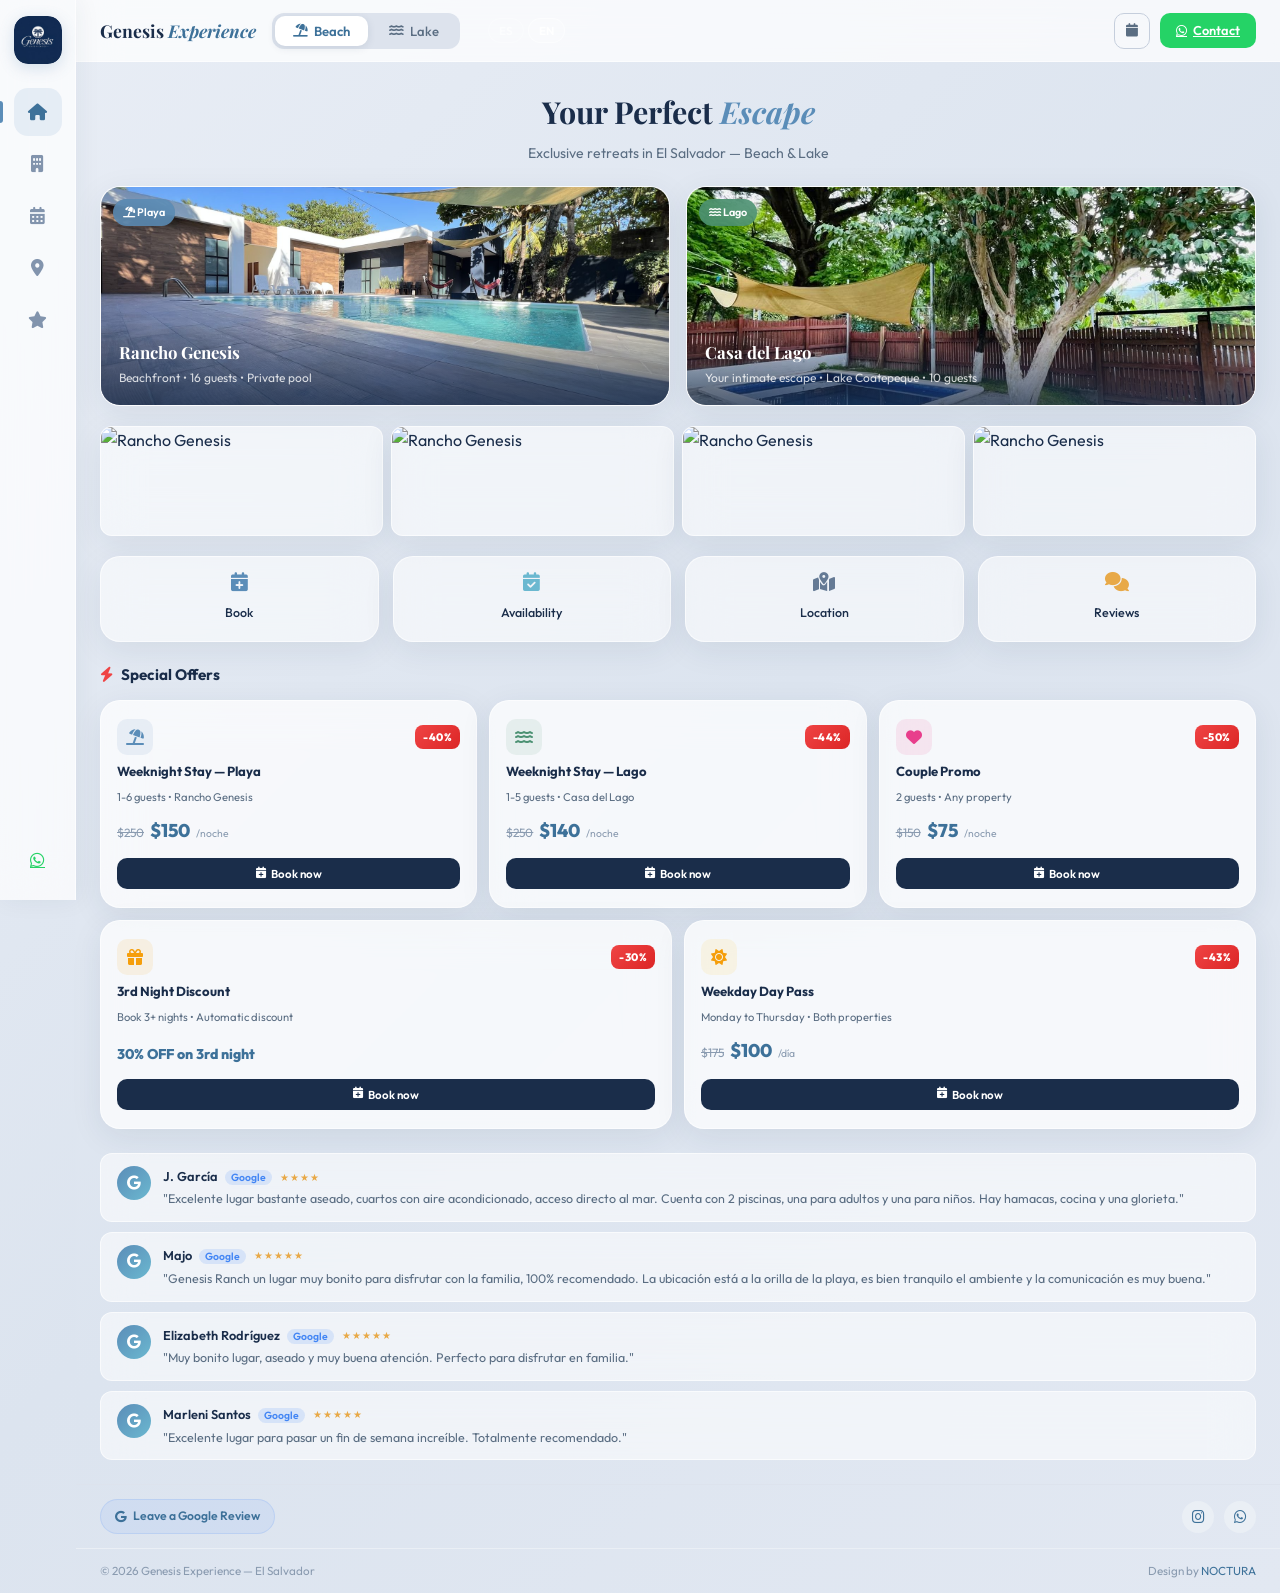
==== en/index.html @ 0c92fbf9 "Initial commit: Genesis Experience with international SEO optimization - Pre-rendered English versio" ====
<!DOCTYPE html>
<html lang="en">
<head>
    <meta charset="UTF-8">
    <meta name="viewport" content="width=device-width, initial-scale=1.0">
    <title>Genesis Experience | Exclusive Vacation Rentals in El Salvador — Beach & Lake Coatepeque</title>
    <meta name="description" content="Exclusive beachfront and lakeside vacation rentals in El Salvador. Perfect for Central American families and Salvadoran diaspora returning home. Day passes, family, group, and romantic packages. Book from anywhere.">
    <meta name="keywords" content="vacation rental El Salvador, beach house El Salvador, Lake Coatepeque rental, El Salvador tourism, beachfront ranch, day pass El Salvador, Central America vacation, El Salvador accommodation, Genesis Experience, Genesis Ranch, San Luis Talpa, La Libertad tourism, visit El Salvador, lakeside cabin El Salvador, Salvadoran diaspora vacation">
    <meta name="author" content="Genesis Experience">
    <meta name="language" content="English">
    <meta name="distribution" content="global">
    <meta name="rating" content="general">
    <meta name="robots" content="index, follow, max-image-preview:large, max-snippet:-1, max-video-preview:-1">
    <meta name="googlebot" content="index, follow">
    <!-- Geo tags -->
    <meta name="geo.region" content="SV">
    <meta name="geo.placename" content="La Libertad, El Salvador">
    <meta name="geo.position" content="13.473275;-89.267750">
    <meta name="ICBM" content="13.473275, -89.267750">
    <meta name="DC.coverage" content="El Salvador, Centroam&eacute;rica">
    <!-- Open Graph -->
    <meta property="og:type" content="website">
    <meta property="og:title" content="Genesis Experience | Exclusive Vacation Rentals in El Salvador">
    <meta property="og:description" content="Exclusive beachfront and lakeside vacation rentals in El Salvador. Book your perfect getaway from anywhere.">
    <meta property="og:image" content="https://genesis-experiences.com/img/logo-blue.jpg">
    <meta property="og:image:width" content="1024">
    <meta property="og:image:height" content="1024">
    <meta property="og:image:alt" content="Genesis Experience — Exclusive vacation rentals in El Salvador">
    <meta property="og:url" content="https://genesis-experiences.com/en/">
    <meta property="og:locale" content="en_US">
    <meta property="og:locale:alternate" content="es_GT">
    <meta property="og:locale:alternate" content="es_HN">
    <meta property="og:locale:alternate" content="es_CR">
    <meta property="og:locale:alternate" content="es_US">
    <meta property="og:locale:alternate" content="en_US">
    <meta property="og:site_name" content="Genesis Experience">
    <!-- Twitter Card -->
    <meta name="twitter:card" content="summary_large_image">
    <meta name="twitter:title" content="Genesis Experience | Exclusive Vacation Rentals in El Salvador">
    <meta name="twitter:description" content="Exclusive beachfront and lakeside vacation rentals in El Salvador. Book your perfect getaway.">
    <meta name="twitter:image" content="https://genesis-experiences.com/img/rancho-playa/rancho-playa-01.jpg">
    <meta name="twitter:image:alt" content="Rancho Genesis beachfront in El Salvador">
    <!-- Canonical & hreflang -->
    <link rel="canonical" href="https://genesis-experiences.com/en/">
    <link rel="alternate" hreflang="es-sv" href="https://genesis-experiences.com/">
    <link rel="alternate" hreflang="es-gt" href="https://genesis-experiences.com/">
    <link rel="alternate" hreflang="es-hn" href="https://genesis-experiences.com/">
    <link rel="alternate" hreflang="es-cr" href="https://genesis-experiences.com/">
    <link rel="alternate" hreflang="es-ni" href="https://genesis-experiences.com/">
    <link rel="alternate" hreflang="es-us" href="https://genesis-experiences.com/">
    <link rel="alternate" hreflang="es-419" href="https://genesis-experiences.com/">
    <link rel="alternate" hreflang="en-us" href="https://genesis-experiences.com/en/">
    <link rel="alternate" hreflang="x-default" href="https://genesis-experiences.com/">
    <link rel="manifest" href="../manifest.json">
    <meta name="theme-color" content="#1a2d4a">
    <link rel="icon" type="image/svg+xml" href="../img/icons/favicon.svg">
    <link rel="apple-touch-icon" href="../img/icons/icon-192.png">
    <link rel="preconnect" href="https://fonts.googleapis.com">
    <link rel="preconnect" href="https://fonts.gstatic.com" crossorigin>
    <link href="https://fonts.googleapis.com/css2?family=Outfit:wght@300;400;500;600;700;800&family=Playfair+Display:ital,wght@0,400;0,600;0,700;1,400&display=swap" rel="stylesheet">
    <link rel="stylesheet" href="https://cdnjs.cloudflare.com/ajax/libs/font-awesome/6.5.1/css/all.min.css">
    <link rel="stylesheet" href="../css/styles.css?v=20260331">
    <!-- Structured Data: LodgingBusiness -->
    <script type="application/ld+json">
    {
        "@context": "https://schema.org",
        "@type": "LodgingBusiness",
        "@id": "https://genesis-experiences.com/#business",
        "name": "Genesis Experience",
        "alternateName": ["Genesis Ranch", "Rancho Genesis"],
        "description": "Ranchos exclusivos frente al mar y en el Lago de Coatepeque, El Salvador. Alquiler vacacional para familias centroamericanas y la diáspora salvadoreña que regresa a visitar.",
        "url": "https://genesis-experiences.com/",
        "image": [
            "https://genesis-experiences.com/img/rancho-playa/rancho-playa-01.jpg",
            "https://genesis-experiences.com/img/casa-lago/casa-lago-01.jpg",
            "https://genesis-experiences.com/img/logo-blue.jpg"
        ],
        "logo": "https://genesis-experiences.com/img/logo-blue.jpg",
        "telephone": "+50374762493",
        "email": "reservas@genesis-experiences.com",
        "priceRange": "$75 - $400",
        "currenciesAccepted": "USD",
        "paymentAccepted": ["Cash", "Bank Transfer"],
        "knowsLanguage": ["Spanish", "English"],
        "address": {
            "@type": "PostalAddress",
            "addressCountry": "SV",
            "addressRegion": "La Libertad",
            "addressLocality": "El Salvador"
        },
        "geo": {
            "@type": "GeoCoordinates",
            "latitude": "13.473275",
            "longitude": "-89.267750"
        },
        "areaServed": [
            { "@type": "Country", "name": "El Salvador" },
            { "@type": "Country", "name": "Guatemala" },
            { "@type": "Country", "name": "Honduras" },
            { "@type": "Country", "name": "Costa Rica" },
            { "@type": "Country", "name": "Nicaragua" },
            { "@type": "Country", "name": "United States" }
        ],
        "aggregateRating": {
            "@type": "AggregateRating",
            "ratingValue": "4.8",
            "reviewCount": "13",
            "bestRating": "5",
            "worstRating": "1"
        },
        "potentialAction": {
            "@type": "ReserveAction",
            "target": {
                "@type": "EntryPoint",
                "urlTemplate": "https://genesis-experiences.com/reservas",
                "inLanguage": ["es", "en"],
                "actionPlatform": ["http://schema.org/DesktopWebPlatform", "http://schema.org/MobileWebPlatform"]
            },
            "result": { "@type": "LodgingReservation", "name": "Reserva Genesis Experience" }
        },
        "sameAs": [
            "https://www.instagram.com/genesis_experience_sv/",
            "https://wa.me/50374762493"
        ],
        "containsPlace": [
            {
                "@type": "Accommodation",
                "@id": "https://genesis-experiences.com/#rancho-playa",
                "name": "Rancho Genesis Playa",
                "description": "Rancho exclusivo frente al mar con piscina privada, parrilla, amplias zonas al aire libre y capacidad para 16 guests. Ideal para familias y grupos.",
                "image": "https://genesis-experiences.com/img/rancho-playa/rancho-playa-01.jpg",
                "address": {
                    "@type": "PostalAddress",
                    "addressCountry": "SV",
                    "addressRegion": "La Libertad",
                    "addressLocality": "San Luis Talpa"
                },
                "geo": { "@type": "GeoCoordinates", "latitude": "13.473275", "longitude": "-89.267750" },
                "amenityFeature": [
                    { "@type": "LocationFeatureSpecification", "name": "Piscina privada", "value": true },
                    { "@type": "LocationFeatureSpecification", "name": "Acceso directo a playa", "value": true },
                    { "@type": "LocationFeatureSpecification", "name": "WiFi", "value": true },
                    { "@type": "LocationFeatureSpecification", "name": "Parrilla BBQ", "value": true },
                    { "@type": "LocationFeatureSpecification", "name": "Pet-friendly", "value": true },
                    { "@type": "LocationFeatureSpecification", "name": "Estacionamiento privado", "value": true },
                    { "@type": "LocationFeatureSpecification", "name": "4 habitaciones", "value": true },
                    { "@type": "LocationFeatureSpecification", "name": "Cocina equipada", "value": true }
                ],
                "occupancy": { "@type": "QuantitativeValue", "maxValue": 16, "unitText": "persons" },
                "priceRange": "$150 - $400"
            },
            {
                "@type": "Accommodation",
                "@id": "https://genesis-experiences.com/#casa-lago",
                "name": "Casa del Lago Coatepeque",
                "description": "Acogedora casa a orillas del Lago de Coatepeque con acceso privado al agua, muelle y vista espectacular. Ideal para parejas, retiros y grupos pequeños.",
                "image": "https://genesis-experiences.com/img/casa-lago/casa-lago-01.jpg",
                "address": {
                    "@type": "PostalAddress",
                    "addressCountry": "SV",
                    "addressRegion": "Santa Ana",
                    "addressLocality": "Lago de Coatepeque"
                },
                "geo": { "@type": "GeoCoordinates", "latitude": "13.842745", "longitude": "-89.570966" },
                "amenityFeature": [
                    { "@type": "LocationFeatureSpecification", "name": "Acceso privado al lago", "value": true },
                    { "@type": "LocationFeatureSpecification", "name": "Muelle", "value": true },
                    { "@type": "LocationFeatureSpecification", "name": "WiFi", "value": true },
                    { "@type": "LocationFeatureSpecification", "name": "Vista panorámica", "value": true },
                    { "@type": "LocationFeatureSpecification", "name": "Pet-friendly", "value": true },
                    { "@type": "LocationFeatureSpecification", "name": "3 habitaciones", "value": true },
                    { "@type": "LocationFeatureSpecification", "name": "Cocina equipada", "value": true }
                ],
                "occupancy": { "@type": "QuantitativeValue", "maxValue": 10, "unitText": "persons" },
                "priceRange": "$140 - $400"
            }
        ]
    }
    </script>
    <!-- Structured Data: WebSite (para Sitelinks searchbox) -->
    <script type="application/ld+json">
    {
        "@context": "https://schema.org",
        "@type": "WebSite",
        "name": "Genesis Experience",
        "url": "https://genesis-experiences.com/",
        "inLanguage": ["es", "en"]
    }
    </script>
    <!-- Structured Data: Organization -->
    <script type="application/ld+json">
    {
        "@context": "https://schema.org",
        "@type": "Organization",
        "name": "Genesis Experience",
        "url": "https://genesis-experiences.com/",
        "logo": "https://genesis-experiences.com/img/logo-blue.jpg",
        "contactPoint": {
            "@type": "ContactPoint",
            "telephone": "+50374762493",
            "contactType": "reservations",
            "availableLanguage": ["Spanish", "English"],
            "areaServed": ["SV", "GT", "HN", "CR", "NI", "US"]
        },
        "sameAs": [
            "https://www.instagram.com/genesis_experience_sv/"
        ]
    }
    </script>
</head>
<body>

<!-- SIDEBAR -->
<aside class="sidebar">
    <div class="sidebar-logo" onclick="navTo('home')"><img src="../img/logo-blue.jpg" alt="Genesis Experience" style="width:100%;height:100%;object-fit:cover;border-radius:inherit;"></div>
    <nav class="sidebar-nav">
        <button class="sidebar-btn active" onclick="navTo('home')"><i class="fas fa-home"></i><span class="tip" data-i18n="nav.home">Inicio</span></button>
        <button class="sidebar-btn" onclick="navTo('property')"><i class="fas fa-building"></i><span class="tip" data-i18n="nav.property">Propiedad</span></button>
        <button class="sidebar-btn" onclick="navTo('booking')"><i class="fas fa-calendar-alt"></i><span class="tip" data-i18n="nav.book">Reservar</span></button>
        <button class="sidebar-btn" onclick="navTo('property')"><i class="fas fa-map-marker-alt"></i><span class="tip" data-i18n="nav.location">Ubicaci&oacute;n</span></button>
        <button class="sidebar-btn" onclick="navTo('reviews')"><i class="fas fa-star"></i><span class="tip" data-i18n="nav.reviews">Rese&ntilde;as</span></button>
    </nav>
    <div class="sidebar-bottom">
        <a href="https://wa.me/50374762493" target="_blank" class="sidebar-btn" style="color:#25d366;"><i class="fab fa-whatsapp"></i><span class="tip">WhatsApp</span></a>
    </div>
</aside>

<!-- MAIN -->
<div class="main theme-playa">
    <header class="topbar">
        <div class="topbar-left">
            <span class="topbar-brand">Genesis <em>Experience</em></span>
            <div class="prop-switch">
                <button class="prop-switch-btn active" onclick="switchGlobalProp('playa',this)"><i class="fas fa-umbrella-beach"></i> <span data-i18n="prop.beach.short">Playa</span></button>
                <button class="prop-switch-btn" onclick="switchGlobalProp('lago',this)"><i class="fas fa-water"></i> <span data-i18n="prop.lake.short">Lago</span></button>
            </div>
            <div class="lang-switch">
                <button class="lang-btn active" onclick="setLang('es')" data-lang="es">ES</button>
                <button class="lang-btn" onclick="setLang('en')" data-lang="en">EN</button>
            </div>
        </div>
        <div class="topbar-right">
            <button class="topbar-icon" onclick="navTo('booking')" title="Reservar"><i class="fas fa-calendar"></i></button>
            <a href="https://wa.me/50374762493" target="_blank" class="wa-btn"><i class="fab fa-whatsapp"></i> <span class="desk" data-i18n="nav.contact">Contactar</span></a>
        </div>
    </header>

    <!-- HOME -->
    <section class="page-section active" id="sec-home">
        <div class="home-welcome">
            <h1 data-i18n="hero.title">Your Perfect <em>Escape</em></h1>
            <p data-i18n="hero.subtitle">Exclusive retreats in El Salvador &mdash; Beach &amp; Lake</p>
        </div>
        <div class="prop-cards-row">
            <div class="prop-card-home gcard" onclick="switchGlobalProp('playa');navTo('property')">
                <img src="../img/rancho-playa/rancho-playa-03.jpg" alt="Rancho Genesis Playa" fetchpriority="high">
                <span class="prop-card-badge beach"><i class="fas fa-umbrella-beach"></i> Playa</span>
                <div class="prop-card-overlay">
                    <h3 data-i18n="prop.rancho.name">Rancho Genesis</h3>
                    <p data-i18n="prop.rancho.tagline">Beachfront &bull; 16 guests &bull; Private pool</p>
                </div>
            </div>
            <div class="prop-card-home gcard" onclick="switchGlobalProp('lago');navTo('property')">
                <img src="../img/casa-lago/casa-lago-04.jpg" alt="Casa del Lago" loading="lazy">
                <span class="prop-card-badge lake"><i class="fas fa-water"></i> Lago</span>
                <div class="prop-card-overlay">
                    <h3 data-i18n="prop.lago.name">Casa del Lago</h3>
                    <p data-i18n="prop.lago.tagline">Lake Coatepeque &bull; 10 guests</p>
                </div>
            </div>
        </div>
        <div class="home-photos" id="homePhotos"></div>
        <div class="quick-row">
            <div class="quick-item gcard" onclick="navTo('booking')"><i class="fas fa-calendar-plus" style="color:var(--accent)"></i><span data-i18n="nav.book">Reservar</span></div>
            <div class="quick-item gcard" onclick="navTo('booking')"><i class="fas fa-calendar-check" style="color:var(--mint-dark)"></i><span data-i18n="nav.availability">Disponibilidad</span></div>
            <div class="quick-item gcard" onclick="navTo('property')"><i class="fas fa-map-marked-alt" style="color:var(--warm-600)"></i><span data-i18n="nav.location">Ubicaci&oacute;n</span></div>
            <div class="quick-item gcard" onclick="navTo('reviews')"><i class="fas fa-comments" style="color:var(--gold)"></i><span data-i18n="nav.reviews">Rese&ntilde;as</span></div>
        </div>
        <!-- Ofertas Flash -->
        <div class="offers-section">
            <h3 class="offers-title"><i class="fas fa-bolt"></i> Special Offers</h3>
            <div class="offers-scroll">
                <div class="offer-card shimmer-card gcard" onclick="navTo('booking');document.getElementById('formProperty').value='rancho-playa';document.getElementById('formType').value='noche';toggleDateFields();calcPrice();">
                    <div class="offer-top">
                        <div class="offer-icon" style="background:rgba(91,141,184,0.1);color:var(--accent);"><i class="fas fa-umbrella-beach"></i></div>
                        <span class="offer-badge">-40%</span>
                    </div>
                    <div class="offer-name">Weeknight Stay &mdash; Playa</div>
                    <div class="offer-detail">1-6 guests &bull; Rancho Genesis</div>
                    <div class="offer-price">
                        <span class="offer-old">$250</span>
                        <span class="offer-new">$150</span>
                        <span class="offer-unit">/noche</span>
                    </div>
                    <button class="offer-cta"><i class="fas fa-calendar-plus"></i> Book now</button>
                </div>
                <div class="offer-card shimmer-card gcard" onclick="navTo('booking');document.getElementById('formProperty').value='casa-lago';document.getElementById('formType').value='noche';toggleDateFields();calcPrice();">
                    <div class="offer-top">
                        <div class="offer-icon" style="background:rgba(76,145,115,0.1);color:var(--lago);"><i class="fas fa-water"></i></div>
                        <span class="offer-badge">-44%</span>
                    </div>
                    <div class="offer-name">Weeknight Stay &mdash; Lago</div>
                    <div class="offer-detail">1-5 guests &bull; Casa del Lago</div>
                    <div class="offer-price">
                        <span class="offer-old">$250</span>
                        <span class="offer-new">$140</span>
                        <span class="offer-unit">/noche</span>
                    </div>
                    <button class="offer-cta"><i class="fas fa-calendar-plus"></i> Book now</button>
                </div>
                <div class="offer-card shimmer-card gcard" onclick="navTo('booking');document.getElementById('formType').value='pareja';toggleDateFields();calcPrice();">
                    <div class="offer-top">
                        <div class="offer-icon" style="background:rgba(232,62,140,0.1);color:#e83e8c;"><i class="fas fa-heart"></i></div>
                        <span class="offer-badge">-50%</span>
                    </div>
                    <div class="offer-name">Couple Promo</div>
                    <div class="offer-detail">2 guests &bull; Any property</div>
                    <div class="offer-price">
                        <span class="offer-old">$150</span>
                        <span class="offer-new">$75</span>
                        <span class="offer-unit">/noche</span>
                    </div>
                    <button class="offer-cta"><i class="fas fa-calendar-plus"></i> Book now</button>
                </div>
                <div class="offer-card shimmer-card gcard" onclick="navTo('booking');">
                    <div class="offer-top">
                        <div class="offer-icon" style="background:rgba(245,158,11,0.1);color:#f59e0b;"><i class="fas fa-gift"></i></div>
                        <span class="offer-badge">-30%</span>
                    </div>
                    <div class="offer-name">3rd Night Discount</div>
                    <div class="offer-detail">Book 3+ nights &bull; Automatic discount</div>
                    <div class="offer-price">
                        <span class="offer-new" style="font-size:0.88rem;">30% OFF on 3rd night</span>
                    </div>
                    <button class="offer-cta"><i class="fas fa-calendar-plus"></i> Book now</button>
                </div>
                <div class="offer-card shimmer-card gcard" onclick="navTo('booking');document.getElementById('formType').value='daypass';toggleDateFields();calcPrice();">
                    <div class="offer-top">
                        <div class="offer-icon" style="background:rgba(251,191,36,0.1);color:#f59e0b;"><i class="fas fa-sun"></i></div>
                        <span class="offer-badge">-43%</span>
                    </div>
                    <div class="offer-name">Weekday Day Pass</div>
                    <div class="offer-detail">Monday to Thursday &bull; Both properties</div>
                    <div class="offer-price">
                        <span class="offer-old">$175</span>
                        <span class="offer-new">$100</span>
                        <span class="offer-unit">/d&iacute;a</span>
                    </div>
                    <button class="offer-cta"><i class="fas fa-calendar-plus"></i> Book now</button>
                </div>
            </div>
        </div>
        <div class="home-revs" id="homeRevs"></div>
    </section>

    <!-- PROPERTY -->
    <section class="page-section" id="sec-property">
        <div class="prop-header">
            <div class="prop-gallery gcard" id="propGallery"></div>
            <div class="prop-info" id="propInfo"></div>
        </div>
        <div style="text-align:center;margin-top:4px;">
            <button class="btn-main" onclick="navTo('booking')"><i class="fas fa-calendar-plus"></i> <span data-i18n="book.property">Reservar esta Propiedad</span></button>
        </div>
        <div class="map-card gcard" id="mapPlaya" style="margin-top:20px;">
            <div class="map-head"><h3><i class="fas fa-umbrella-beach"></i> Rancho Genesis &mdash; <span data-i18n="map.location">Ubicaci&oacute;n</span></h3><span class="coords">13.473275, -89.267750</span></div>
            <iframe class="map-frame" src="https://www.google.com/maps/embed?pb=!1m18!1m12!1m3!1d317.2418757485168!2d-89.26791368355855!3d13.47322208946516!2m3!1f0!2f0!3f0!3m2!1i1024!2i768!4f13.1!3m3!1m2!1s0x8f7cd3165ce32a39%3A0xb4168dbc23240840!2sGenesis%20Ranch!5e1!3m2!1ses!2ssv!4v1773154653100!5m2!1ses!2ssv" allowfullscreen loading="lazy" referrerpolicy="no-referrer-when-downgrade"></iframe>
        </div>
        <div class="map-card gcard" id="mapLago" style="margin-top:20px;">
            <div class="map-head"><h3><i class="fas fa-water"></i> Casa del Lago &mdash; <span data-i18n="map.location">Ubicaci&oacute;n</span></h3><span class="coords">13.842745, -89.570966</span></div>
            <iframe class="map-frame" src="https://www.google.com/maps/embed?pb=!1m18!1m12!1m3!1d597.5596680745814!2d-89.57098910760114!3d13.843159509419142!2m3!1f0!2f0!3f0!3m2!1i1024!2i768!4f13.1!3m3!1m2!1s0x8f62c30d3515427f%3A0x4fa9820de4131a1b!2sCondominio%20lakeside!5e1!3m2!1ses!2ssv!4v1773154682039!5m2!1ses!2ssv" allowfullscreen loading="lazy" referrerpolicy="no-referrer-when-downgrade"></iframe>
        </div>
    </section>

    <!-- CALENDAR (hidden, redirects to booking) -->
    <!-- sec-calendar removed: booking section handles calendar -->

    <!-- BOOKING -->
    <section class="page-section" id="sec-booking">
        <div class="book-layout">
            <div class="book-left">
                <div class="cal-card gcard">
                    <div class="cal-header">
                        <h3 class="cal-title"><i class="fas fa-calendar-alt"></i> <span data-i18n="cal.title">Disponibilidad</span></h3>
                        <div class="cal-nav">
                            <button class="cal-nav-btn" onclick="changeMonth(-1)"><i class="fas fa-chevron-left"></i></button>
                            <span class="cal-month" id="calMonthYear"></span>
                            <button class="cal-nav-btn" onclick="changeMonth(1)"><i class="fas fa-chevron-right"></i></button>
                        </div>
                    </div>
                    <div class="cal-multi" id="calMulti"></div>
                    <div class="cal-legend">
                        <div class="cal-legend-item"><div class="cal-legend-dot" style="background:var(--accent);"></div> <span data-i18n="cal.today">Hoy</span></div>
                        <div class="cal-legend-item"><div class="cal-legend-dot" style="background:rgba(231,111,111,0.25);border:1px solid var(--coral);"></div> <span data-i18n="cal.booked">Reservado</span></div>
                        <div class="cal-legend-item"><div class="cal-legend-dot" style="background:rgba(232,169,72,0.2);border:1px solid rgba(232,169,72,0.5);"></div> <span data-i18n="cal.checkout">Salida 1PM</span></div>
                        <div class="cal-legend-item"><div class="cal-legend-dot" style="background:#fff;border:1px solid var(--warm-300);"></div> <span data-i18n="cal.available">Disponible</span></div>
                    </div>
                    <div class="cal-legend" style="margin-top:6px;padding-top:6px;border-top:1px dashed var(--warm-200);">
                        <div class="cal-legend-item"><div class="cal-legend-dot" style="background:#fff;border-bottom:2px solid #4caf50;"></div> <span>Weekday</span></div>
                        <div class="cal-legend-item"><div class="cal-legend-dot" style="background:#fff;border-bottom:2px solid #ff9800;"></div> <span>Weekend</span></div>
                        <div class="cal-legend-item"><div class="cal-legend-dot" style="background:#fff;border-bottom:2px solid #e53935;"></div> <span>High season</span></div>
                    </div>
                </div>
                <!-- VIP Checker -->
                <div class="vip-checker gcard" id="vipChecker">
                    <h4 class="vc-title"><i class="fas fa-id-card"></i> Already a Genesis guest?</h4>
                    <p class="vc-desc">Enter your ID to see your exclusive benefits</p>
                    <div class="vc-input-row">
                        <input type="text" id="vipDUI" placeholder="00000000-0" maxlength="10">
                        <button type="button" onclick="checkVipCard()" class="vc-btn"><i class="fas fa-search"></i> Verificar</button>
                    </div>
                    <div id="vipCard" style="display:none;"></div>
                </div>
            </div>
            <div>
        <!-- Paquetes Próximamente -->
        <div class="packages-section">
            <h3 class="packages-title"><i class="fas fa-box-open"></i> Our Packages</h3>
            <div class="packages-grid">
                <div class="pkg-card gcard">
                    <div class="pkg-icon" style="background:rgba(91,141,184,0.1);"><i class="fas fa-users" style="color:var(--accent);"></i></div>
                    <strong>Family</strong>
                    <span>4-6 guests &bull; Night + activities</span>
                    <div class="coming-badge sm">Coming Soon</div>
                </div>
                <div class="pkg-card gcard">
                    <div class="pkg-icon" style="background:rgba(255,152,0,0.1);"><i class="fas fa-people-carry" style="color:#ff9800;"></i></div>
                    <strong>Group</strong>
                    <span>10-16 guests &bull; Night + BBQ</span>
                    <div class="coming-badge sm">Coming Soon</div>
                </div>
                <div class="pkg-card gcard">
                    <div class="pkg-icon" style="background:rgba(76,145,115,0.1);"><i class="fas fa-heart" style="color:var(--lago);"></i></div>
                    <strong>Romantic</strong>
                    <span>Couples &bull; Casa del Lago</span>
                    <div class="coming-badge sm">Coming Soon</div>
                </div>
                <div class="pkg-card gcard">
                    <div class="pkg-icon" style="background:rgba(26,45,74,0.08);"><i class="fas fa-briefcase" style="color:var(--warm-800);"></i></div>
                    <strong>Corporate</strong>
                    <span>Retreats &bull; Monday to Thursday</span>
                    <div class="coming-badge sm">Coming Soon</div>
                </div>
            </div>
            <p class="packages-cta">Interested in a package? <a href="https://wa.me/50376257070?text=Hi%2C%20I'm%20interested%20in%20your%20packages" target="_blank"><i class="fab fa-whatsapp"></i> Ask via WhatsApp</a></p>
        </div>
        <div class="promo-info-banner">
            <i class="fas fa-percent"></i>
            <span><strong>Book 3 or more nights</strong> and get <strong>30% OFF</strong> your 3rd night automatically</span>
        </div>
        <form id="bookingForm" onsubmit="handleBooking(event)">
            <div class="form-card gcard" style="margin-bottom:16px;">
                    <h3><i class="fas fa-info-circle"></i> <span data-i18n="booking.details">Detalles de Reserva</span></h3>
                    <div class="frow">
                        <div class="fgroup"><label data-i18n="form.property.label">Propiedad</label><select id="formProperty" onchange="calcPrice()"><option value="" data-i18n="form.select">Seleccione...</option><option value="rancho-playa">Rancho Genesis — Playa</option><option value="casa-lago">Casa del Lago</option></select></div>
                        <div class="fgroup"><label data-i18n="form.type">Tipo</label><select id="formType" onchange="toggleDateFields()"><option value="noche" data-i18n="form.fullnight">Noche completa</option><option value="daypass">Day Pass</option><option value="pareja" data-i18n="form.couple">Promo Pareja</option></select></div>
                    </div>
                    <div class="frow">
                        <div class="fgroup"><label data-i18n="form.checkin">Check-in</label><input type="date" id="formCheckin" required onchange="calcPrice()"></div>
                        <div class="fgroup" id="checkoutGroup"><label data-i18n="form.checkout">Check-out</label><input type="date" id="formCheckout" required onchange="calcPrice()"></div>
                    </div>
                    <div class="frow">
                        <div class="fgroup"><label data-i18n="form.guests">Hu&eacute;spedes</label><select id="formGuests" onchange="calcPrice()"><option value="">Seleccione propiedad...</option></select></div>
                        <div class="fgroup"><label data-i18n="form.pets">Mascotas ($20 c/u)</label><select id="formPets" onchange="calcPrice()"><option value="0" data-i18n="form.no.pets">Sin mascotas</option><option value="1">1</option><option value="2">2</option><option value="3">3</option></select></div>
                    </div>
                    <div class="schedule-info">
                        <div class="schedule-info-title"><i class="fas fa-clock"></i> <span data-i18n="form.schedule">Horarios</span></div>
                        <div class="schedule-info-row"><span>Check-in</span><span class="sval" id="schedCheckin">3:00 PM</span></div>
                        <div class="schedule-info-row"><span>Check-out</span><span class="sval" id="schedCheckout">1:00 PM</span></div>
                        <div class="schedule-change">
                            <label><input type="checkbox" id="schedChange" onchange="toggleScheduleChange()"> <span data-i18n="form.schedule.change">Cambio de horario (+$50 c/u)</span></label>
                            <div class="schedule-change-opts" id="schedOpts">
                                <select id="schedCheckinOpt" onchange="updateScheduleDisplay();calcPrice()">
                                    <option value="" data-i18n="form.ci.standard">Check-in est&aacute;ndar (3PM)</option>
                                    <option value="early" data-i18n="form.ci.early">Check-in temprano (8AM)</option>
                                </select>
                                <select id="schedCheckoutOpt" onchange="updateScheduleDisplay();calcPrice()">
                                    <option value="" data-i18n="form.co.standard">Check-out est&aacute;ndar (1PM)</option>
                                    <option value="late" data-i18n="form.co.late">Check-out extendido (6PM)</option>
                                </select>
                            </div>
                            <div class="schedule-change-note" id="schedNote" style="display:none"></div>
                        </div>
                    </div>
                    <div class="frow full"><div class="fgroup"><label data-i18n="form.notes.label">Notas</label><textarea id="formMsg" placeholder="Solicitudes especiales..." data-i18n-placeholder="form.notes"></textarea></div></div>
                    <div class="avail-error" id="availError"><i class="fas fa-exclamation-triangle"></i> <span id="availErrorMsg"></span></div>
                    <div class="extras-section" id="extrasSection" style="display:none;">
                        <h4><i class="fas fa-plus-circle"></i> <span data-i18n="form.extras">Extras disponibles</span></h4>
                        <div class="extras-row" id="extraGuestsRow" style="display:none;">
                            <label><i class="fas fa-user-plus"></i> <span data-i18n="form.extra.guests">Personas extra ($15 c/u)</span></label>
                            <select id="extraGuests" onchange="calcPrice()"><option value="0">0</option><option value="1">1</option><option value="2">2</option><option value="3">3</option><option value="4">4</option></select>
                        </div>
                        <div class="extras-row" id="extraRoomRow" style="display:none;">
                            <label><input type="checkbox" id="extraRoom" onchange="calcPrice()" style="accent-color:var(--accent);width:15px;height:15px;"> <span data-i18n="form.extra.room">5ta habitaci&oacute;n (+$50)</span></label>
                        </div>
                    </div>
                    <!-- Add-ons Próximamente -->
                    <div class="addons-coming-soon">
                        <div class="coming-badge"><i class="fas fa-rocket"></i> Coming Soon</div>
                        <h4><i class="fas fa-concierge-bell"></i> Additional services</h4>
                        <div class="addon-item disabled">
                            <i class="fas fa-fire-alt"></i>
                            <div><strong>BBQ Kit</strong><span>Meats, sides, charcoal and utensils for your group</span></div>
                        </div>
                        <div class="addon-item disabled">
                            <i class="fas fa-gift"></i>
                            <div><strong>Event decoration</strong><span>Birthdays, farewells, anniversaries — full decoration</span></div>
                        </div>
                    </div>
                </div>
                <div class="form-card gcard">
                        <h3><i class="fas fa-user"></i> <span data-i18n="booking.personal">Datos Personales</span></h3>
                        <div class="frow full"><div class="fgroup"><label data-i18n="form.fullname">Nombre completo</label><input type="text" id="formName" required placeholder="Nombre y apellido"></div></div>
                        <div class="frow">
                            <div class="fgroup"><label data-i18n="form.dui">DUI</label><input type="text" id="formDUI" required placeholder="00000000-0" onchange="checkVipStatus()"></div>
                            <div class="fgroup"><label data-i18n="form.phone">Tel&eacute;fono</label><input type="tel" id="formPhone" required placeholder="7000-0000"></div>
                        </div>
                        <div id="vipBanner" class="vip-client-banner" style="display:none;"></div>
                        <div class="frow full"><div class="fgroup"><label data-i18n="form.email">Email (opcional)</label><input type="email" id="formEmail" placeholder="correo@ejemplo.com"></div></div>
                        <div class="frow">
                            <div class="fgroup">
                                <label>Ciudad / Departamento</label>
                                <select id="formCity">
                                    <option value="">Seleccione...</option>
                                    <option value="San Salvador">San Salvador</option>
                                    <option value="Santa Ana">Santa Ana</option>
                                    <option value="San Miguel">San Miguel</option>
                                    <option value="La Libertad">La Libertad</option>
                                    <option value="Sonsonate">Sonsonate</option>
                                    <option value="Chalatenango">Chalatenango</option>
                                    <option value="Cuscatlán">Cuscatlán</option>
                                    <option value="La Paz">La Paz</option>
                                    <option value="Cabañas">Cabañas</option>
                                    <option value="San Vicente">San Vicente</option>
                                    <option value="Usulután">Usulután</option>
                                    <option value="Morazán">Morazán</option>
                                    <option value="La Unión">La Unión</option>
                                    <option value="Ahuachapán">Ahuachapán</option>
                                    <option value="Guatemala">Guatemala</option>
                                    <option value="Honduras">Honduras</option>
                                    <option value="Otro país">Otro país</option>
                                </select>
                            </div>
                            <div class="fgroup">
                                <label>¿Cómo nos encontró?</label>
                                <select id="formSource">
                                    <option value="">Seleccione...</option>
                                    <option value="Instagram">Instagram</option>
                                    <option value="Facebook">Facebook</option>
                                    <option value="TikTok">TikTok</option>
                                    <option value="Google">Google</option>
                                    <option value="Recomendación">Recomendación de alguien</option>
                                    <option value="WhatsApp">WhatsApp / Grupo</option>
                                    <option value="Airbnb">Airbnb</option>
                                    <option value="Cliente frecuente">Ya había venido antes</option>
                                    <option value="Otro">Otro</option>
                                </select>
                            </div>
                        </div>
                </div>
        </form>
            </div>
        </div>
        <!-- 3rd night promo banner -->
        <div id="thirdNightPromo" class="third-night-promo" style="display:none;"></div>
        <div class="price-summary" id="priceDisplay">
            <div class="price-row"><span id="priceLabel">Tarifa</span><span class="amt" id="pricePerNight">$0</span></div>
            <div id="nightlyBreakdown" style="display:none;"></div>
            <div class="price-row" id="nightsRow"><span id="nightsLabel">x 1 noche</span><span class="amt" id="subtotalPrice">$0</span></div>
            <div class="price-row" id="petsRow" style="display:none;"><span id="petsLabel">Mascotas</span><span class="amt" id="petsCost">$0</span></div>
            <div class="price-row schedule-extra" id="schedRow" style="display:none;"><span><i class="fas fa-clock"></i> Cambio de horario</span><span class="amt" id="schedCost">$50</span></div>
            <div class="price-row extras" id="extrasRow" style="display:none;"><span id="extrasLabel"><i class="fas fa-plus-circle"></i> Extras</span><span class="amt" id="extrasCost">$0</span></div>
            <div class="price-row total"><span data-i18n="price.total">Total</span><span class="amt" id="totalPrice">$0</span></div>
            <div class="price-row deposit"><span><i class="fas fa-shield-alt"></i> <span data-i18n="price.deposit">Anticipo 40%</span></span><span class="amt" id="depositPrice">$0</span></div>
            <div class="price-row"><span data-i18n="price.remaining">Restante al llegar</span><span class="amt" id="remainingPrice">$0</span></div>
            <div style="background:rgba(232,169,72,0.08);border:1px solid rgba(232,169,72,0.2);border-radius:8px;padding:10px 14px;margin-top:10px;font-size:0.75rem;color:var(--text-medium);display:flex;align-items:center;gap:8px;">
                <i class="fas fa-info-circle" style="color:var(--gold);flex-shrink:0;"></i>
                <span>After confirming via WhatsApp you'll receive the details to make the deposit. You have 1 business day to complete payment.</span>
            </div>
            <button type="submit" form="bookingForm" class="btn-book"><i class="fab fa-whatsapp"></i> <span data-i18n="booking.whatsapp">Confirmar por WhatsApp</span></button>
        </div>
    </section>

    <!-- MAP (moved to property section) -->
    <!-- sec-map removed: maps are in property section -->

    <!-- REVIEWS -->
    <section class="page-section" id="sec-reviews">
        <div class="rev-header">
            <h2><i class="fas fa-star"></i> <span data-i18n="reviews.title">Rese&ntilde;as de Hu&eacute;spedes</span></h2>
            <a href="https://www.google.com/maps/place/Genesis+Ranch/@13.4731667,-89.26775,17z/data=!4m6!3m5!1s0x8f7cd3165ce32a39:0xb4168dbc23240840!8m2!3d13.4731667!4d-89.26775!16s%2Fg%2F11pwt3_w5_?entry=ttu" target="_blank" class="google-btn"><i class="fab fa-google"></i> <span data-i18n="review.google">Dejar Rese&ntilde;a en Google</span></a>
        </div>
        <div class="rev-grid" id="revGrid"></div>

        <!-- REVIEW FORM -->
        <div class="rev-form-wrap">
            <div class="rev-form-title"><i class="fas fa-pen-fancy"></i> <span data-i18n="review.share">Comparte tu experiencia</span></div>
            <form id="reviewForm" onsubmit="submitReview(event)">
                <div class="rev-form-row">
                    <div>
                        <label data-i18n="review.fullname">Nombre completo</label>
                        <input type="text" id="revName" placeholder="Tu nombre" data-i18n-placeholder="review.yourname" required>
                    </div>
                    <div>
                        <label data-i18n="review.prop">Propiedad visitada</label>
                        <select id="revProp" required>
                            <option value="" data-i18n="form.select">Seleccione...</option>
                            <option value="Rancho Genesis - Playa">Rancho Genesis - Playa</option>
                            <option value="Casa del Lago">Casa del Lago</option>
                        </select>
                    </div>
                </div>
                <div class="rev-form-row">
                    <div>
                        <label data-i18n="review.date">Fecha de tu estad&iacute;a</label>
                        <input type="month" id="revDate" required>
                    </div>
                    <div>
                        <label>Calificaci&oacute;n</label>
                        <div class="rev-stars-input">
                            <input type="radio" name="revStars" id="star5" value="5"><label for="star5">&#9733;</label>
                            <input type="radio" name="revStars" id="star4" value="4"><label for="star4">&#9733;</label>
                            <input type="radio" name="revStars" id="star3" value="3"><label for="star3">&#9733;</label>
                            <input type="radio" name="revStars" id="star2" value="2"><label for="star2">&#9733;</label>
                            <input type="radio" name="revStars" id="star1" value="1" checked><label for="star1">&#9733;</label>
                        </div>
                    </div>
                </div>
                <div class="rev-form-row full">
                    <div>
                        <label data-i18n="review.text">Tu rese&ntilde;a</label>
                        <textarea id="revText" placeholder="Cu&eacute;ntanos c&oacute;mo fue tu experiencia..." data-i18n-placeholder="review.experience" required></textarea>
                    </div>
                </div>
                <div class="rev-photo-upload" id="revPhotoArea">
                    <i class="fas fa-camera"></i>
                    <span data-i18n="review.photo">Adjunta tu fotograf&iacute;a de tus momentos favoritos</span>
                    <input type="file" id="revPhoto" accept="image/*" onchange="previewRevPhoto(this)">
                </div>
                <div id="revPhotoPreview" style="display:none;text-align:center;margin-bottom:12px;">
                    <img id="revPhotoImg" style="max-height:120px;border-radius:8px;">
                    <div style="margin-top:6px;"><a href="#" onclick="clearRevPhoto();return false" style="font-size:0.75rem;color:var(--coral);" data-i18n="review.photo.remove">Quitar foto</a></div>
                </div>
                <button type="submit" class="btn-submit-review"><i class="fas fa-paper-plane"></i> <span data-i18n="review.post">Publicar Rese&ntilde;a</span></button>
            </form>
        </div>
    </section>

    <!-- STORY CARD OVERLAY -->
    <div class="story-overlay" id="storyOverlay" onclick="if(event.target===this)closeStory()">
        <canvas id="storyCanvas" width="1080" height="1920"></canvas>
        <div class="story-actions">
            <button class="btn-dl" onclick="downloadStory()"><i class="fas fa-download"></i> <span data-i18n="story.save">Guardar imagen</span></button>
            <button class="btn-close-story" onclick="closeStory()"><i class="fas fa-times"></i> <span data-i18n="story.close">Cerrar</span></button>
        </div>
    </div>

    <!-- ESCAPÁTE ENTRE SEMANA -->
    <section class="page-section midweek-section" id="sec-midweek">
        <div class="midweek-card">
            <div class="midweek-icon"><i class="fas fa-moon"></i></div>
            <h3>Midweek Getaway</h3>
            <p>Discover the peace that only weekdays can offer. No crowds, complete privacy. Special rates Monday to Thursday.</p>
            <div class="midweek-features">
                <div class="mw-feat"><i class="fas fa-tag"></i> Reduced rates</div>
                <div class="mw-feat"><i class="fas fa-user-shield"></i> Total privacy</div>
                <div class="mw-feat"><i class="fas fa-sun"></i> Day Pass available</div>
            </div>
            <button class="btn-main" onclick="navTo('booking')"><i class="fas fa-calendar-plus"></i> Ver disponibilidad</button>
        </div>
    </section>

    <footer class="app-footer">
        <div class="footer-top">
            <a href="https://www.google.com/maps/place/Genesis+Ranch/@13.4731667,-89.26775,17z/data=!4m6!3m5!1s0x8f7cd3165ce32a39:0xb4168dbc23240840!8m2!3d13.4731667!4d-89.26775!16s%2Fg%2F11pwt3_w5_?entry=ttu" target="_blank" class="footer-review-btn"><i class="fab fa-google"></i> Leave a Google Review</a>
            <div class="footer-social">
                <a href="https://www.instagram.com/genesis_experience_sv/" target="_blank" title="Instagram"><i class="fab fa-instagram"></i></a>
                <a href="https://wa.me/50376257070" target="_blank" title="WhatsApp"><i class="fab fa-whatsapp"></i></a>
            </div>
        </div>
        <div class="footer-bottom">
            <span>&copy; 2026 Genesis Experience &mdash; El Salvador</span>
            <span><span data-i18n="footer.design">Dise&ntilde;o por</span> <a href="https://www.noctura-studio.com" target="_blank">NOCTURA</a></span>
        </div>
    </footer>
</div>

<!-- MOBILE NAV -->
<nav class="mob-nav">
    <div class="mob-nav-inner">
        <button class="mob-btn active" onclick="navTo('home')"><i class="fas fa-home"></i><span data-i18n="nav.home">Inicio</span></button>
        <button class="mob-btn" onclick="navTo('property')"><i class="fas fa-building"></i><span data-i18n="nav.property">Propiedad</span></button>
        <button class="mob-btn" onclick="navTo('booking')"><i class="fas fa-calendar-alt"></i><span data-i18n="nav.book">Reservar</span></button>
        <button class="mob-btn" onclick="navTo('reviews')"><i class="fas fa-star"></i><span data-i18n="nav.reviews">Rese&ntilde;as</span></button>
    </div>
</nav>

<div class="toast-overlay" id="toastOverlay" onclick="closeToast()"></div>
<div class="toast-alert" id="toastAlert">
    <i class="fas fa-exclamation-circle"></i>
    <div class="toast-title" id="toastTitle">Fecha no disponible</div>
    <div class="toast-msg" id="toastMsg"></div>
    <button class="toast-btn" onclick="closeToast()" data-i18n="toast.ok">Entendido</button>
</div>
<script src="../js/i18n.js?v=20260331"></script>
<script src="../js/config.js?v=20260331"></script>
<script src="../js/navigation.js?v=20260331"></script>
<script src="../js/calendar.js?v=20260331"></script>
<script src="../js/booking.js?v=20260331"></script>
<script src="../js/reviews.js?v=20260331"></script>
<script src="../js/lightbox.js?v=20260331"></script>
<!-- Hidden form for Netlify form detection -->
<form hidden method='post' name='encuesta-genesis'>
    <input name="form-name" type="hidden" value="encuesta-genesis">
    <input name="bot-field"><input name="nombre"><input name="propiedad">
    <input name="fecha"><input name="general"><input name="limpieza">
    <input name="atencion"><input name="instalaciones"><input name="precio">
    <input name="recomienda"><input name="volveria">
    <textarea name="lo_mejor"></textarea><textarea name="mejorar"></textarea>
</form>
<script src="../js/app.js?v=20260331"></script>
</body>
</html>
---- css/styles.css ----
:root {
            --warm-50: #f4f6fa;
            --warm-100: #eaeff5;
            --warm-200: #dde3ed;
            --warm-300: #c5cedc;
            --warm-400: #a3b1c6;
            --warm-500: #8294ad;
            --warm-600: #657a95;
            --warm-700: #4d6280;
            --warm-800: #344b6b;
            --warm-900: #1a2d4a;
            --accent: #5b8db8;
            --accent-light: #7ba8cc;
            --accent-dark: #3d7199;
            --mint: #a8d4e2;
            --mint-dark: #6bb8d0;
            --lago: #4c9173;
            --lago-light: #6bb89a;
            --lago-dark: #3a7a5e;
            --glass-bg: rgba(255,255,255,0.55);
            --glass-bg-strong: rgba(255,255,255,0.72);
            --glass-border: rgba(255,255,255,0.6);
            --glass-shadow: 0 8px 32px rgba(26,45,74,0.08);
            --glass-blur: blur(20px);
            --text-dark: #1a2d4a;
            --text-medium: #5a6d82;
            --text-light: #8a9bb0;
            --font-display: 'Playfair Display', Georgia, serif;
            --font-body: 'Outfit', -apple-system, sans-serif;
            --radius-sm: 12px;
            --radius-md: 20px;
            --radius-lg: 28px;
            --transition: 0.4s cubic-bezier(0.25,0.46,0.45,0.94);
            --coral: #e76f6f;
            --gold: #e8a948;
            --green: #5bb88d;
        }

        /* ===== PROPERTY THEMES ===== */
        .main{
            --theme-accent: var(--accent);
            --theme-accent-dark: var(--accent-dark);
            --theme-accent-light: var(--accent-light);
            --theme-glow: rgba(91,141,184,0.08);
            --theme-glow-border: rgba(91,141,184,0.15);
            --theme-bg: linear-gradient(135deg,#e8edf5 0%,#dce4ef 50%,#e2e8f2 100%);
            --theme-gradient: linear-gradient(135deg,var(--accent),var(--mint-dark));
            transition: background 0.6s ease;
        }
        .main.theme-lago{
            --theme-accent: var(--lago);
            --theme-accent-dark: var(--lago-dark);
            --theme-accent-light: var(--lago-light);
            --theme-glow: rgba(76,145,115,0.08);
            --theme-glow-border: rgba(76,145,115,0.15);
            --theme-bg: linear-gradient(135deg,#e8f2ed 0%,#dceee5 50%,#e2f0ea 100%);
            --theme-gradient: linear-gradient(135deg,var(--lago),var(--lago-light));
        }
        .main.theme-lago{background:var(--theme-bg);}
        .main.theme-playa{background:var(--theme-bg);}

        /* Theme-aware elements */
        .main.theme-lago .topbar{border-bottom-color:rgba(76,145,115,0.15);}
        .main.theme-lago .prop-switch-btn.active{color:var(--lago-dark);}
        .main.theme-lago .sidebar-btn:hover{color:var(--lago-dark);background:rgba(76,145,115,0.08);}
        .main.theme-lago .sidebar-btn.active{color:var(--lago-dark);background:rgba(76,145,115,0.12);}
        .main.theme-lago .sidebar-btn.active::before{background:var(--lago);}
        .main.theme-lago .sidebar-logo{}
        .main.theme-lago .cal-day.today{background:var(--lago);color:white;}
        .main.theme-lago .cal-day.available:hover{background:rgba(76,145,115,0.1);color:var(--lago-dark);}
        .main.theme-lago .form-card h3 i,.main.theme-lago .cal-title i{color:var(--lago);}
        .main.theme-lago .btn-main,.main.theme-lago .btn-book{background:var(--theme-gradient);}
        .main.theme-lago .btn-main:hover,.main.theme-lago .btn-book:hover{box-shadow:0 4px 16px rgba(76,145,115,0.3);}
        .main.theme-lago .price-row .amt{color:var(--lago-dark);}
        .main.theme-lago .price-row.total .amt{color:var(--lago-dark);}
        .main.theme-lago .schedule-info{background:rgba(76,145,115,0.08);border-color:rgba(76,145,115,0.15);}
        .main.theme-lago .schedule-info-title{color:var(--lago-dark);}
        .main.theme-lago .gcard:hover{box-shadow:0 8px 24px rgba(76,145,115,0.1);}
        .main.theme-lago .mob-btn.active{color:var(--lago-dark);}
        .main.theme-lago .wa-float{background:var(--lago);box-shadow:0 4px 16px rgba(76,145,115,0.4);}
        .main.theme-lago .topbar-brand em{color:var(--lago-dark);}
        .main.theme-lago .promo-info-banner{background:linear-gradient(135deg,rgba(76,145,115,0.08),rgba(107,184,154,0.06));border-color:rgba(76,145,115,0.2);}
        .main.theme-lago .promo-info-banner i{color:var(--lago);}
        .main.theme-lago .quick-item:first-child i{color:var(--lago) !important;}
        .main.theme-lago .rev-avatar{background:var(--theme-gradient);}
        .main.theme-lago .btn-submit-review{background:var(--theme-gradient);}
        .main.theme-lago .midweek-card{background:linear-gradient(135deg,rgba(58,122,94,0.95),rgba(76,145,115,0.92));}
        .main.theme-lago .footer-social a:hover{background:var(--lago);}

        /* Sidebar theme */
        .sidebar.theme-lago .sidebar-btn:hover{color:var(--lago-dark);background:rgba(76,145,115,0.08);}
        .sidebar.theme-lago .sidebar-btn.active{color:var(--lago-dark);background:rgba(76,145,115,0.12);}
        .sidebar.theme-lago .sidebar-btn.active::before{background:var(--lago);}
        .sidebar.theme-lago .sidebar-logo{}

        /* Mobile nav theme */
        .mob-nav.theme-lago .mob-btn.active{color:var(--lago-dark);}

        *,*::before,*::after{box-sizing:border-box;margin:0;padding:0;}
        html{font-size:16px;scroll-behavior:smooth;}
        body{
            font-family:var(--font-body);
            background:linear-gradient(135deg,#e8edf5 0%,#dce4ef 50%,#e2e8f2 100%);
            color:var(--text-dark);
            line-height:1.7;
            overflow-x:hidden;
            -webkit-font-smoothing:antialiased;
            display:flex;
            min-height:100vh;
        }
        ::-webkit-scrollbar{width:6px;}
        ::-webkit-scrollbar-track{background:var(--warm-200);}
        ::-webkit-scrollbar-thumb{background:var(--warm-400);border-radius:3px;}

        /* ===== SIDEBAR ===== */
        .sidebar{
            width:76px;
            background:var(--glass-bg-strong);
            backdrop-filter:var(--glass-blur);
            -webkit-backdrop-filter:var(--glass-blur);
            border-right:1px solid var(--glass-border);
            display:flex;
            flex-direction:column;
            align-items:center;
            padding:16px 0;
            position:fixed;
            top:0;left:0;
            height:100vh;
            z-index:100;
            box-shadow:2px 0 24px rgba(26,45,74,0.06);
        }
        .sidebar-logo{
            width:48px;height:48px;
            border-radius:14px;
            background:none;overflow:hidden;
            display:flex;align-items:center;justify-content:center;
            margin-bottom:24px;cursor:pointer;
            box-shadow:0 4px 16px rgba(61,113,153,0.2);
            transition:var(--transition);
        }
        .sidebar-logo:hover{transform:scale(1.05);}
        .sidebar-nav{display:flex;flex-direction:column;gap:4px;flex:1;}
        .sidebar-btn{
            width:48px;height:48px;
            border-radius:14px;border:none;
            background:transparent;
            color:var(--warm-500);
            font-size:1.05rem;cursor:pointer;
            display:flex;align-items:center;justify-content:center;
            transition:var(--transition);
            position:relative;
        }
        .sidebar-btn:hover{color:var(--accent-dark);background:rgba(91,141,184,0.08);}
        .sidebar-btn.active{color:var(--accent-dark);background:rgba(91,141,184,0.12);}
        .sidebar-btn.active::before{
            content:'';position:absolute;left:-14px;
            width:3px;height:22px;
            background:var(--accent);border-radius:0 3px 3px 0;
        }
        .sidebar-btn .tip{
            position:absolute;left:58px;
            background:var(--warm-900);color:#fff;
            padding:5px 12px;border-radius:8px;
            font-size:0.72rem;white-space:nowrap;
            pointer-events:none;opacity:0;
            transform:translateX(-6px);
            transition:0.2s ease;z-index:200;
        }
        .sidebar-btn:hover .tip{opacity:1;transform:translateX(0);}
        .sidebar-bottom{margin-top:auto;display:flex;flex-direction:column;gap:4px;align-items:center;}

        /* ===== MAIN ===== */
        .main{margin-left:76px;flex:1;min-height:100vh;display:flex;flex-direction:column;}

        /* ===== TOPBAR ===== */
        .topbar{
            height:62px;
            border-bottom:1px solid var(--glass-border);
            display:flex;align-items:center;justify-content:space-between;
            padding:0 24px;
            background:var(--glass-bg-strong);
            backdrop-filter:var(--glass-blur);
            -webkit-backdrop-filter:var(--glass-blur);
            position:sticky;top:0;z-index:50;
        }
        .topbar-left{display:flex;align-items:center;gap:16px;}
        .topbar-brand{
            font-family:var(--font-display);
            font-size:1.1rem;font-weight:700;color:var(--text-dark);
        }
        .topbar-brand em{color:var(--accent-dark);font-style:italic;}

        .prop-switch{
            display:flex;
            background:var(--warm-200);
            border-radius:var(--radius-sm);
            padding:3px;gap:3px;
        }
        .prop-switch-btn{
            padding:7px 18px;border-radius:10px;border:none;
            background:transparent;color:var(--text-medium);
            font-family:var(--font-body);font-size:0.82rem;font-weight:500;
            cursor:pointer;transition:var(--transition);
            display:flex;align-items:center;gap:6px;
        }
        .prop-switch-btn:hover{color:var(--text-dark);}
        .prop-switch-btn.active{
            background:#fff;color:var(--accent-dark);font-weight:600;
            box-shadow:0 2px 8px rgba(26,45,74,0.1);
        }
        .topbar-right{display:flex;align-items:center;gap:10px;}
        .topbar-icon{
            width:36px;height:36px;border-radius:10px;
            border:1px solid var(--warm-300);background:transparent;
            color:var(--text-medium);
            display:flex;align-items:center;justify-content:center;
            cursor:pointer;transition:var(--transition);font-size:0.85rem;
        }
        .topbar-icon:hover{color:var(--accent-dark);border-color:var(--accent-light);}
        .wa-btn{
            padding:7px 16px;border-radius:10px;border:none;
            background:#25d366;color:#fff;
            font-family:var(--font-body);font-weight:600;font-size:0.8rem;
            cursor:pointer;display:flex;align-items:center;gap:6px;
            transition:var(--transition);
        }
        .wa-btn:hover{background:#1ebe5d;transform:translateY(-1px);}

        /* ===== SECTIONS ===== */
        .page-section{display:none;animation:fadeUp .45s ease;padding:24px;flex:1;}
        .page-section.active{display:block;}
        @keyframes fadeUp{from{opacity:0;transform:translateY(14px);}to{opacity:1;transform:translateY(0);}}

        /* ===== GLASS CARD ===== */
        .gcard{
            background:var(--glass-bg);
            backdrop-filter:var(--glass-blur);
            -webkit-backdrop-filter:var(--glass-blur);
            border:1px solid var(--glass-border);
            border-radius:var(--radius-md);
            box-shadow:var(--glass-shadow);
            transition:var(--transition);
        }
        .gcard:hover{box-shadow:0 12px 40px rgba(26,45,74,0.12);transform:translateY(-2px);}

        /* ===== HOME ===== */
        .home-welcome{text-align:center;margin-bottom:20px;}
        .home-welcome h1{font-family:var(--font-display);font-size:clamp(1.4rem,2.5vw,1.9rem);font-weight:700;color:var(--text-dark);margin-bottom:4px;}
        .home-welcome h1 em{color:var(--accent);font-style:italic;}
        .home-welcome p{color:var(--text-medium);font-size:0.88rem;}

        .prop-cards-row{display:grid;grid-template-columns:1fr 1fr;gap:16px;margin-bottom:20px;}
        .prop-card-home{border-radius:var(--radius-md);overflow:hidden;position:relative;height:220px;cursor:pointer;}
        .prop-card-home img{width:100%;height:100%;object-fit:cover;transition:transform 6s ease;}
        .prop-card-home:hover img{transform:scale(1.05);}
        .prop-card-overlay{
            position:absolute;bottom:0;left:0;right:0;
            padding:16px 18px;
            background:linear-gradient(transparent,rgba(26,45,74,0.75));
        }
        .prop-card-overlay h3{font-family:var(--font-display);font-size:1.05rem;font-weight:700;color:#fff;margin-bottom:2px;}
        .prop-card-overlay p{color:rgba(255,255,255,0.8);font-size:0.75rem;}
        .prop-card-badge{
            position:absolute;top:12px;left:12px;
            padding:4px 10px;border-radius:16px;font-size:0.68rem;font-weight:600;
            backdrop-filter:blur(10px);-webkit-backdrop-filter:blur(10px);
        }
        .prop-card-badge.beach{background:rgba(91,141,184,0.85);color:#fff;}
        .prop-card-badge.lake{background:rgba(76,145,115,0.88);color:#fff;}

        .home-photos{display:grid;grid-template-columns:repeat(4,1fr);gap:8px;margin-bottom:20px;}
        .home-photo{border-radius:var(--radius-sm);overflow:hidden;height:110px;cursor:pointer;position:relative;}
        .home-photo img{width:100%;height:100%;object-fit:cover;transition:transform .4s ease;}
        .home-photo:hover img{transform:scale(1.08);}

        .quick-row{display:grid;grid-template-columns:repeat(4,1fr);gap:14px;margin-bottom:20px;}
        .quick-item{
            padding:16px;text-align:center;cursor:pointer;text-decoration:none;color:var(--text-dark);
        }
        .quick-item i{font-size:1.2rem;margin-bottom:6px;display:block;}
        .quick-item span{font-size:0.78rem;font-weight:500;}

        /* Home reviews vertical */
        .home-revs{display:flex;flex-direction:column;gap:10px;}
        .home-rev{
            display:flex;align-items:flex-start;gap:12px;padding:12px 16px;
            background:var(--glass-bg);backdrop-filter:var(--glass-blur);
            border:1px solid var(--glass-border);border-radius:var(--radius-sm);
            animation:revAppear .5s ease backwards;
        }
        .home-rev-avatar{
            width:34px;height:34px;border-radius:50%;flex-shrink:0;
            background:linear-gradient(135deg,var(--accent),var(--mint-dark));
            display:flex;align-items:center;justify-content:center;
            font-weight:700;font-size:0.75rem;color:#fff;
        }
        .home-rev-body{flex:1;min-width:0;}
        .home-rev-top{display:flex;align-items:center;gap:8px;margin-bottom:3px;}
        .home-rev-name{font-weight:600;font-size:0.8rem;}
        .home-rev-stars{color:var(--gold);font-size:0.65rem;letter-spacing:1px;}
        .home-rev-text{font-size:0.78rem;color:var(--text-medium);line-height:1.5;}

        /* ===== PROPERTY ===== */
        .prop-header{display:grid;grid-template-columns:1.2fr 1fr;gap:24px;margin-bottom:24px;}
        .prop-gallery{border-radius:var(--radius-md);overflow:hidden;position:relative;height:340px;}
        .prop-gallery img{width:100%;height:100%;object-fit:cover;position:absolute;top:0;left:0;opacity:0;transition:opacity 1s ease;}
        .prop-gallery img.active{opacity:1;}
        .gal-dots{position:absolute;bottom:14px;left:50%;transform:translateX(-50%);display:flex;gap:7px;z-index:5;}
        .gal-dot{width:8px;height:8px;border-radius:50%;background:rgba(255,255,255,0.5);cursor:pointer;transition:var(--transition);}
        .gal-dot.active{background:var(--accent);width:22px;border-radius:4px;}
        .gal-nav{
            position:absolute;top:50%;transform:translateY(-50%);
            width:34px;height:34px;border-radius:50%;border:none;
            background:rgba(255,255,255,0.7);backdrop-filter:blur(8px);
            color:var(--text-dark);cursor:pointer;z-index:5;
            display:flex;align-items:center;justify-content:center;
            transition:var(--transition);font-size:0.8rem;
        }
        .gal-nav:hover{background:var(--accent);color:#fff;}
        .gal-nav.prev{left:12px;}
        .gal-nav.next{right:12px;}

        .prop-info{display:flex;flex-direction:column;gap:14px;}
        .prop-tag{
            display:inline-flex;align-items:center;gap:6px;
            padding:5px 13px;border-radius:20px;
            font-size:0.7rem;font-weight:600;text-transform:uppercase;letter-spacing:1px;
            width:fit-content;
        }
        .prop-tag.beach{background:rgba(91,141,184,0.12);color:var(--accent-dark);}
        .prop-tag.lake{background:rgba(76,145,115,0.12);color:var(--lago-dark);}
        .prop-name{font-family:var(--font-display);font-size:clamp(1.4rem,2.5vw,1.9rem);font-weight:700;}
        .prop-desc{color:var(--text-medium);font-size:0.88rem;line-height:1.7;}
        .amenities{display:grid;grid-template-columns:repeat(2,1fr);gap:8px;}
        .amenity{
            display:flex;align-items:center;gap:8px;
            padding:9px 12px;background:rgba(255,255,255,0.5);
            border:1px solid var(--glass-border);
            border-radius:var(--radius-sm);font-size:0.8rem;color:var(--text-medium);
        }
        .amenity i{color:var(--accent);font-size:0.85rem;width:16px;text-align:center;}
        .price-badge{
            display:flex;align-items:baseline;gap:6px;
            padding:12px 18px;
            background:linear-gradient(135deg,rgba(91,141,184,0.1),rgba(168,212,226,0.1));
            border:1px solid rgba(91,141,184,0.2);
            border-radius:var(--radius-sm);width:fit-content;
        }
        .price-badge .price{font-size:1.5rem;font-weight:700;color:var(--accent-dark);}
        .price-badge .label{color:var(--text-light);font-size:0.78rem;}

        .btn-main{
            padding:13px 36px;border-radius:var(--radius-sm);border:none;
            background:linear-gradient(135deg,var(--accent),var(--accent-dark));
            color:#fff;font-family:var(--font-body);font-size:0.9rem;font-weight:600;
            cursor:pointer;transition:var(--transition);
            display:inline-flex;align-items:center;gap:8px;
            box-shadow:0 4px 16px rgba(61,113,153,0.25);
        }
        .btn-main:hover{transform:translateY(-2px);box-shadow:0 8px 24px rgba(61,113,153,0.3);}

        /* ===== CALENDAR (compact for booking) ===== */
        .cal-card{padding:16px;margin-bottom:16px;}
        .cal-header{display:flex;align-items:center;justify-content:space-between;margin-bottom:12px;}
        .cal-title{font-family:var(--font-display);font-size:0.95rem;font-weight:600;display:flex;align-items:center;gap:6px;}
        .cal-title i{color:var(--accent);font-size:0.85rem;}
        .cal-nav{display:flex;align-items:center;gap:6px;}
        .cal-nav-btn{
            width:34px;height:34px;border-radius:8px;
            border:1px solid var(--warm-300);background:transparent;
            color:var(--text-medium);cursor:pointer;
            display:flex;align-items:center;justify-content:center;
            transition:var(--transition);font-size:0.75rem;
        }
        .cal-nav-btn:hover{color:var(--accent-dark);border-color:var(--accent);}
        .cal-month{font-weight:600;font-size:0.82rem;min-width:120px;text-align:center;}
        .cal-weekdays{display:grid;grid-template-columns:repeat(7,1fr);gap:2px;margin-bottom:4px;}
        .cal-wk{text-align:center;font-size:0.6rem;font-weight:600;color:var(--text-light);text-transform:uppercase;letter-spacing:0.5px;padding:4px 0;}
        .cal-grid{display:grid;grid-template-columns:repeat(7,1fr);gap:2px;}
        .cal-day{
            aspect-ratio:1;display:flex;align-items:center;justify-content:center;
            border-radius:8px;font-size:0.75rem;font-weight:500;
            cursor:default;transition:all .3s ease;position:relative;
            animation:dayPop .35s ease backwards;
        }
        .cal-day.empty{background:transparent;}
        .cal-day.past{color:var(--warm-400);opacity:0.5;}
        .cal-day.today{
            background:linear-gradient(135deg,var(--accent),var(--accent-dark));
            color:#fff;font-weight:700;
            box-shadow:0 2px 8px rgba(61,113,153,0.3);
        }
        .cal-day.booked{
            background:rgba(231,111,111,0.12);color:var(--coral);
            cursor:not-allowed;
        }
        .cal-day.booked::after{
            content:'';position:absolute;width:50%;height:1.5px;
            background:var(--coral);border-radius:1px;opacity:0.5;
        }
        .cal-day.available{color:var(--text-dark);cursor:pointer;}
        .cal-day.available:hover{background:rgba(91,141,184,0.1);color:var(--accent-dark);transform:scale(1.06);}
        .cal-day.checkout-day{
            background:rgba(232,169,72,0.12);color:var(--text-dark);cursor:pointer;position:relative;
            border:1.5px solid rgba(232,169,72,0.35);
        }
        .cal-day.checkout-day::after{
            content:'\f2f5';font-family:'Font Awesome 5 Free';font-weight:900;
            position:absolute;bottom:1px;right:2px;font-size:0.42rem;color:rgba(232,169,72,0.7);
        }
        .cal-day.checkout-day:hover{background:rgba(232,169,72,0.2);transform:scale(1.06);}
        .cal-tip{
            display:none;position:absolute;bottom:calc(100% + 6px);left:50%;transform:translateX(-50%);
            background:rgba(30,40,60,0.95);color:#fff;font-size:0.58rem;padding:6px 10px;border-radius:6px;
            white-space:nowrap;z-index:50;line-height:1.4;pointer-events:none;
            box-shadow:0 4px 12px rgba(0,0,0,0.3);
        }
        .cal-tip::after{
            content:'';position:absolute;top:100%;left:50%;transform:translateX(-50%);
            border:5px solid transparent;border-top-color:rgba(30,40,60,0.95);
        }
        .cal-day.checkout-day:hover .cal-tip{display:block;}
        /* Calendar selection & range */
        .cal-day.cal-selected{
            background:linear-gradient(135deg,var(--accent),var(--accent-dark))!important;
            color:#fff!important;font-weight:700;
            box-shadow:0 2px 10px rgba(91,141,184,0.4);
            transform:scale(1.08);border:none!important;
        }
        .cal-day.cal-selected::after{display:none!important;}
        .cal-day.cal-range{
            background:rgba(91,141,184,0.12)!important;color:var(--accent-dark)!important;
            border-radius:4px;
        }
        /* Today pulse */
        .cal-day.today{animation:todayPulse 2s ease-in-out infinite alternate;}
        @keyframes todayPulse{from{box-shadow:0 2px 8px rgba(61,113,153,0.3);}to{box-shadow:0 2px 14px rgba(61,113,153,0.5);}}
        /* Month fade transition */
        .cal-month-col{animation:calFade .3s ease;}
        @keyframes calFade{from{opacity:0;}to{opacity:1;}}
        @keyframes dayPop{from{opacity:0;transform:scale(0.7);}to{opacity:1;transform:scale(1);}}
        .cal-legend{display:flex;gap:14px;margin-top:10px;padding-top:10px;border-top:1px solid var(--warm-200);flex-wrap:wrap;}
        .cal-legend-item{display:flex;align-items:center;gap:5px;font-size:0.73rem;color:var(--text-medium);}
        .cal-legend-dot{width:10px;height:10px;border-radius:3px;}

        /* ===== BOOKING ===== */
        .book-layout{display:grid;grid-template-columns:1fr 1fr;gap:20px;}
        .book-left{display:flex;flex-direction:column;gap:16px;}
        .book-grid{display:grid;grid-template-columns:1fr 1fr;gap:20px;}
        .form-card{padding:24px;}
        .form-card h3{
            font-family:var(--font-display);font-size:1.05rem;font-weight:600;
            margin-bottom:16px;display:flex;align-items:center;gap:8px;
        }
        .form-card h3 i{color:var(--accent);font-size:0.95rem;}
        .frow{display:grid;grid-template-columns:1fr 1fr;gap:12px;margin-bottom:12px;}
        .frow.full{grid-template-columns:1fr;}
        .fgroup{display:flex;flex-direction:column;gap:4px;}
        .fgroup label{font-size:0.72rem;font-weight:500;color:var(--text-light);text-transform:uppercase;letter-spacing:0.5px;}
        .fgroup select,.fgroup input,.fgroup textarea{
            background:rgba(255,255,255,0.6);
            border:1px solid var(--warm-300);
            border-radius:8px;padding:9px 12px;
            color:var(--text-dark);font-family:var(--font-body);font-size:0.86rem;
            transition:var(--transition);outline:none;
        }
        .fgroup select:focus,.fgroup input:focus,.fgroup textarea:focus{
            border-color:var(--accent);box-shadow:0 0 0 3px rgba(91,141,184,0.15);
        }
        .fgroup select{cursor:pointer;background-color:rgba(255,255,255,0.7);}
        .fgroup textarea{resize:vertical;min-height:60px;}

        .price-summary{
            background:linear-gradient(135deg,rgba(255,255,255,0.6),rgba(168,212,226,0.15));
            border:1px solid rgba(91,141,184,0.2);
            border-radius:var(--radius-md);padding:20px;
            display:none;
            backdrop-filter:var(--glass-blur);
            max-width:500px;margin:20px auto 0;
            width:100%;box-sizing:border-box;
        }
        .price-summary.visible{display:block;animation:slideIn .4s ease;}
        @keyframes slideIn{from{opacity:0;transform:translateY(8px);}to{opacity:1;transform:translateY(0);}}
        .price-row{display:flex;justify-content:space-between;align-items:center;padding:7px 0;font-size:0.86rem;}
        .price-row.total{border-top:1px solid var(--warm-300);margin-top:8px;padding-top:12px;font-weight:700;font-size:1rem;}
        .price-row .amt{color:var(--accent-dark);font-weight:600;}
        .price-row.total .amt{font-size:1.15rem;}
        .price-row.deposit{color:var(--gold);}
        .price-row.deposit .amt{color:var(--gold);}

        /* Nightly breakdown */
        #nightlyBreakdown{border-bottom:1px dashed var(--warm-200);padding-bottom:6px;margin-bottom:4px;}
        .breakdown-row{padding:3px 0;font-size:0.78rem;color:var(--text-medium);}
        .breakdown-row .amt{font-size:0.78rem;font-weight:500;}
        .bk-type{font-size:0.65rem;color:var(--text-light);background:var(--warm-100);padding:1px 5px;border-radius:4px;margin-left:4px;}

        /* Packages section */
        .packages-section{margin-bottom:16px;}
        .packages-title{font-size:0.95rem;color:var(--text-dark);margin-bottom:12px;display:flex;align-items:center;gap:8px;}
        .packages-title i{color:var(--accent);}
        .packages-grid{display:grid;grid-template-columns:1fr 1fr;gap:10px;}
        .pkg-card{text-align:center;padding:16px 12px;position:relative;overflow:hidden;}
        .pkg-icon{width:40px;height:40px;border-radius:10px;display:flex;align-items:center;justify-content:center;margin:0 auto 8px;}
        .pkg-icon i{font-size:1.1rem;}
        .pkg-card strong{display:block;font-size:0.82rem;color:var(--text-dark);margin-bottom:3px;}
        .pkg-card>span{font-size:0.7rem;color:var(--text-medium);line-height:1.3;}
        .coming-badge{display:inline-flex;align-items:center;gap:4px;background:linear-gradient(135deg,rgba(139,92,246,0.1),rgba(99,102,241,0.08));color:#7c3aed;font-size:0.68rem;font-weight:600;padding:4px 10px;border-radius:12px;border:1px solid rgba(139,92,246,0.2);}
        .coming-badge.sm{font-size:0.6rem;padding:3px 8px;margin-top:6px;}
        .packages-cta{text-align:center;font-size:0.78rem;color:var(--text-medium);margin-top:12px;}
        .packages-cta a{color:#25d366;font-weight:600;text-decoration:none;}
        .packages-cta a:hover{text-decoration:underline;}
        @media(max-width:400px){.packages-grid{grid-template-columns:1fr 1fr;gap:8px;}.pkg-card{padding:12px 8px;}.pkg-card strong{font-size:0.76rem;}}

        /* Add-ons coming soon */
        .addons-coming-soon{background:rgba(139,92,246,0.03);border:1px dashed rgba(139,92,246,0.2);border-radius:var(--radius-sm);padding:14px 16px;margin-top:14px;position:relative;}
        .addons-coming-soon h4{font-size:0.82rem;color:var(--text-dark);margin-bottom:10px;display:flex;align-items:center;gap:6px;}
        .addons-coming-soon h4 i{color:var(--accent);}
        .addons-coming-soon .coming-badge{position:absolute;top:12px;right:12px;}
        .addon-item{display:flex;align-items:flex-start;gap:10px;padding:8px 0;opacity:0.5;}
        .addon-item.disabled{pointer-events:none;}
        .addon-item>i{color:var(--accent);font-size:0.9rem;margin-top:2px;flex-shrink:0;}
        .addon-item strong{display:block;font-size:0.8rem;color:var(--text-dark);}
        .addon-item span{font-size:0.72rem;color:var(--text-medium);}

        /* ===== SHIMMER FLASH EFFECT ===== */
        @keyframes shimmer-flash{
            0%{transform:translateX(-100%) rotate(25deg);}
            100%{transform:translateX(200%) rotate(25deg);}
        }
        @keyframes badge-pulse{
            0%,100%{transform:scale(1);}
            50%{transform:scale(1.08);}
        }
        .shimmer-card{position:relative;overflow:hidden;}
        .shimmer-card::after{
            content:'';position:absolute;top:-50%;left:-50%;width:40%;height:200%;
            background:linear-gradient(90deg,transparent 0%,rgba(255,255,255,0.25) 50%,transparent 100%);
            transform:translateX(-100%) rotate(25deg);
            animation:shimmer-flash 3.5s ease-in-out infinite;
            pointer-events:none;z-index:2;
        }

        /* ===== OFFER FLASH CARDS ===== */
        .offers-section{margin:16px 0;}
        .offers-title{font-size:0.95rem;color:var(--text-dark);margin-bottom:12px;display:flex;align-items:center;gap:8px;}
        .offers-title i{color:#ef4444;}
        .offers-scroll{
            display:flex;gap:12px;overflow-x:auto;scroll-snap-type:x mandatory;
            -webkit-overflow-scrolling:touch;padding-bottom:8px;
            scrollbar-width:thin;scrollbar-color:var(--warm-300) transparent;
        }
        .offers-scroll::-webkit-scrollbar{height:4px;}
        .offers-scroll::-webkit-scrollbar-thumb{background:var(--warm-300);border-radius:4px;}
        .offer-card{
            min-width:220px;max-width:240px;flex-shrink:0;scroll-snap-align:start;
            background:var(--glass-bg-strong);border:1px solid var(--glass-border);
            border-radius:var(--radius-md);padding:18px 16px;
            cursor:pointer;transition:all 0.3s ease;
            display:flex;flex-direction:column;gap:8px;
        }
        .offer-card:hover{transform:translateY(-3px);box-shadow:0 8px 28px rgba(0,0,0,0.1);}
        .offer-top{display:flex;align-items:center;justify-content:space-between;}
        .offer-icon{width:36px;height:36px;border-radius:10px;display:flex;align-items:center;justify-content:center;font-size:1rem;}
        .offer-badge{
            background:linear-gradient(135deg,#ef4444,#dc2626);color:white;
            font-size:0.68rem;font-weight:800;padding:3px 8px;border-radius:8px;
            letter-spacing:0.5px;
            animation:badge-pulse 2s ease-in-out infinite;
        }
        .offer-name{font-size:0.82rem;font-weight:700;color:var(--text-dark);line-height:1.3;}
        .offer-detail{font-size:0.7rem;color:var(--text-medium);}
        .offer-price{display:flex;align-items:baseline;gap:6px;margin-top:auto;}
        .offer-old{font-size:0.75rem;color:var(--text-light);text-decoration:line-through;}
        .offer-new{font-size:1.15rem;font-weight:800;color:var(--accent-dark);}
        .offer-unit{font-size:0.65rem;color:var(--text-light);}
        .offer-cta{
            display:flex;align-items:center;justify-content:center;gap:5px;
            background:var(--warm-900);color:white;border:none;border-radius:10px;
            padding:8px;font-size:0.72rem;font-weight:600;font-family:var(--font-body);
            cursor:pointer;transition:all 0.2s;margin-top:4px;
        }
        .offer-cta:hover{background:var(--accent-dark);}
        /* Theme lago override */
        .main.theme-lago .offer-new{color:var(--lago-dark);}
        .main.theme-lago .offer-cta:hover{background:var(--lago-dark);}
        @media(min-width:769px){
            .offers-scroll{flex-wrap:wrap;overflow-x:visible;justify-content:center;}
            .offer-card{min-width:0;max-width:none;flex:1 1 calc(33.33% - 8px);min-height:auto;}
        }
        @media(max-width:480px){.offer-card{min-width:190px;padding:14px 12px;}.offer-name{font-size:0.78rem;}.offer-new{font-size:1.05rem;}}

        /* Day Pass promo card */
        .daypass-promo-card{
            display:flex;align-items:center;gap:14px;
            background:linear-gradient(135deg,rgba(255,193,7,0.08),rgba(255,152,0,0.06));
            border:1px solid rgba(255,193,7,0.2);
            border-radius:var(--radius-md);padding:16px 20px;margin:16px 0;
            cursor:pointer;transition:all 0.3s ease;
        }
        .daypass-promo-card:hover{transform:translateY(-2px);box-shadow:0 6px 20px rgba(255,152,0,0.12);}
        .dp-icon{width:44px;height:44px;border-radius:12px;background:rgba(255,193,7,0.15);display:flex;align-items:center;justify-content:center;flex-shrink:0;}
        .dp-icon i{font-size:1.2rem;color:#f59e0b;}
        .dp-content{flex:1;}
        .dp-content strong{display:block;font-size:0.88rem;color:var(--text-dark);margin-bottom:2px;}
        .dp-content span{font-size:0.76rem;color:var(--text-medium);line-height:1.4;}
        .dp-arrow{color:var(--text-light);font-size:0.8rem;}
        @media(max-width:480px){.daypass-promo-card{padding:12px 14px;gap:10px;}.dp-icon{width:36px;height:36px;}.dp-icon i{font-size:1rem;}.dp-content strong{font-size:0.82rem;}.dp-content span{font-size:0.72rem;}}

        /* ===== VIP CHECKER & CARD ===== */
        .vip-checker{padding:18px;margin-top:14px;}
        .vc-title{font-size:0.9rem;font-weight:700;color:var(--text-dark);display:flex;align-items:center;gap:6px;margin-bottom:4px;}
        .vc-title i{color:var(--accent);}
        .vc-desc{font-size:0.76rem;color:var(--text-medium);margin-bottom:12px;}
        .vc-input-row{display:flex;gap:8px;}
        .vc-input-row input{flex:1;padding:10px 14px;border:1px solid var(--warm-200);border-radius:10px;font-family:var(--font-body);font-size:0.88rem;color:var(--text-dark);}
        .vc-input-row input:focus{outline:none;border-color:var(--accent);box-shadow:0 0 0 3px rgba(91,141,184,0.1);}
        .vc-btn{padding:10px 16px;border:none;border-radius:10px;background:var(--warm-900);color:white;font-family:var(--font-body);font-size:0.82rem;font-weight:600;cursor:pointer;transition:all 0.2s;white-space:nowrap;}
        .vc-btn:hover{background:var(--accent-dark);transform:translateY(-1px);}
        @media(max-width:768px){
            .book-left{display:flex;flex-direction:column;}
            .vip-checker{order:-1;margin-top:0;margin-bottom:14px;}
        }

        /* VIP Card Base */
        .vip-card{
            position:relative;overflow:hidden;border-radius:16px;
            padding:24px 20px;margin-top:16px;color:white;
            animation:cardAppear 0.5s ease;
        }
        @keyframes cardAppear{from{opacity:0;transform:scale(0.95) translateY(10px);}to{opacity:1;transform:none;}}
        .vip-card .vc-shine{
            position:absolute;top:-50%;left:-50%;width:40%;height:200%;
            background:linear-gradient(90deg,transparent,rgba(255,255,255,0.15),transparent);
            transform:translateX(-100%) rotate(25deg);
            pointer-events:none;z-index:2;
        }
        .vip-card .vc-pattern{
            position:absolute;inset:0;pointer-events:none;z-index:1;
            background:repeating-linear-gradient(45deg,transparent,transparent 30px,rgba(255,255,255,0.02) 30px,rgba(255,255,255,0.02) 60px);
        }
        .vip-card .vc-header{display:flex;align-items:center;justify-content:space-between;position:relative;z-index:3;margin-bottom:16px;}
        .vip-card .vc-logo{width:42px;height:42px;border-radius:10px;object-fit:cover;}
        .vip-card .vc-level{font-size:0.7rem;font-weight:800;letter-spacing:2px;text-transform:uppercase;padding:4px 12px;border-radius:8px;}
        .vip-card .vc-body{position:relative;z-index:3;margin-bottom:14px;}
        .vip-card .vc-name{font-size:1.1rem;font-weight:700;letter-spacing:0.5px;}
        .vip-card .vc-member{font-size:0.72rem;opacity:0.7;margin-top:2px;}
        .vip-card .vc-stats{display:flex;gap:16px;margin-top:10px;font-size:0.78rem;}
        .vip-card .vc-stat-val{font-weight:700;font-size:1rem;display:block;}
        .vip-card .vc-stat-label{font-size:0.65rem;opacity:0.7;text-transform:uppercase;letter-spacing:0.5px;}
        .vip-card .vc-benefits{position:relative;z-index:3;border-top:1px solid rgba(255,255,255,0.15);padding-top:12px;margin-bottom:12px;}
        .vip-card .vc-benefit{display:flex;align-items:center;gap:6px;font-size:0.76rem;padding:3px 0;}
        .vip-card .vc-benefit i{font-size:0.65rem;width:14px;text-align:center;}
        .vip-card .vc-footer{position:relative;z-index:3;text-align:center;font-size:0.62rem;opacity:0.5;letter-spacing:1px;text-transform:uppercase;border-top:1px solid rgba(255,255,255,0.1);padding-top:10px;}

        /* COBRE — oscuro, sobrio */
        .vip-card.vip-cobre{background:linear-gradient(135deg,#3d2b1f,#5c3d2e,#6d4c30,#5c3d2e);border:1px solid rgba(139,69,19,0.4);}
        .vip-card.vip-cobre .vc-shine{animation:card-shine-slow 5s ease-in-out infinite 1s;}
        .vip-card.vip-cobre .vc-level{background:rgba(205,127,50,0.25);color:#da9a5b;border:1px solid rgba(205,127,50,0.3);}
        .vip-card.vip-cobre .vc-benefit i{color:#da9a5b;}

        /* PLATA — metálico frío */
        .vip-card.vip-plata{background:linear-gradient(135deg,#3a4555,#5a6a7e,#8a9bb0,#5a6a7e);border:1px solid rgba(192,192,192,0.4);}
        .vip-card.vip-plata .vc-shine{animation:card-shine-med 3.5s ease-in-out infinite 1s;background:linear-gradient(90deg,transparent,rgba(255,255,255,0.25),transparent);}
        .vip-card.vip-plata .vc-level{background:rgba(192,192,192,0.2);color:#e2e8f0;border:1px solid rgba(192,192,192,0.3);}
        .vip-card.vip-plata .vc-benefit i{color:#cbd5e1;}

        /* ORO — premium negro con dorado */
        .vip-card.vip-oro{background:linear-gradient(135deg,#0d0d0d,#1a1a1a,#2a2a2a,#1a1a1a);border:2px solid rgba(212,175,55,0.5);animation:cardAppear 0.5s ease,gold-glow 3s ease-in-out infinite;}
        .vip-card.vip-oro .vc-shine{animation:card-shine-fast 2.5s ease-in-out infinite 0.5s;background:linear-gradient(90deg,transparent,rgba(212,175,55,0.2),rgba(255,255,255,0.15),rgba(212,175,55,0.2),transparent);}
        .vip-card.vip-oro .vc-level{background:linear-gradient(135deg,#d4af37,#f5d061);color:#1a1a1a;font-weight:900;border:none;}
        .vip-card.vip-oro .vc-name{color:#f5d061;}
        .vip-card.vip-oro .vc-stat-val{color:#d4af37;}
        .vip-card.vip-oro .vc-benefit i{color:#d4af37;}
        .vip-card.vip-oro .vc-benefits{border-top-color:rgba(212,175,55,0.3);}
        .vip-card.vip-oro .vc-footer{border-top-color:rgba(212,175,55,0.2);color:rgba(212,175,55,0.5);}
        .vip-card.vip-oro .vc-logo{box-shadow:0 0 12px rgba(212,175,55,0.4);}

        @keyframes card-shine-slow{0%,85%{transform:translateX(-100%) rotate(25deg);}100%{transform:translateX(200%) rotate(25deg);}}
        @keyframes card-shine-med{0%,75%{transform:translateX(-100%) rotate(25deg);}100%{transform:translateX(200%) rotate(25deg);}}
        @keyframes card-shine-fast{0%,65%{transform:translateX(-100%) rotate(25deg);}100%{transform:translateX(200%) rotate(25deg);}}
        @keyframes gold-glow{0%,100%{box-shadow:0 4px 20px rgba(212,175,55,0.15);}50%{box-shadow:0 4px 35px rgba(212,175,55,0.4);}}

        @media(max-width:480px){.vip-card{padding:18px 16px;border-radius:14px;}.vip-card .vc-name{font-size:0.95rem;}.vip-card .vc-stats{gap:12px;}}

        /* VIP client banner */
        .vip-client-banner{
            display:flex;align-items:center;gap:10px;
            background:linear-gradient(135deg,rgba(245,158,11,0.08),rgba(217,119,6,0.06));
            border:1px solid rgba(245,158,11,0.25);border-radius:var(--radius-sm);
            padding:12px 16px;font-size:0.82rem;color:var(--text-dark);
            animation:slideIn .4s ease;
        }
        .vip-client-banner .vip-emoji{font-size:1.3rem;flex-shrink:0;}
        .vip-client-banner strong{color:#b45309;}
        @media(max-width:520px){.vip-client-banner{font-size:0.76rem;padding:10px 12px;}}

        /* Promo info banner (always visible) */
        .promo-info-banner{
            display:flex;align-items:center;gap:10px;
            background:linear-gradient(135deg,rgba(76,175,80,0.08),rgba(139,195,74,0.10));
            border:1px solid rgba(76,175,80,0.25);border-radius:var(--radius-sm);
            padding:12px 16px;margin-bottom:14px;
            font-size:0.82rem;color:var(--text-dark);
        }
        .promo-info-banner i{color:#4caf50;font-size:1rem;flex-shrink:0;}
        @media(max-width:520px){.promo-info-banner{font-size:0.76rem;padding:10px 12px;}}

        /* 3rd night promo */
        .promo-info-banner,.third-night-promo{position:relative;overflow:hidden;}
        .promo-info-banner::after,.third-night-promo::after{
            content:'';position:absolute;top:-50%;left:-50%;width:40%;height:200%;
            background:linear-gradient(90deg,transparent 0%,rgba(255,255,255,0.3) 50%,transparent 100%);
            transform:translateX(-100%) rotate(25deg);
            animation:shimmer-flash 4s ease-in-out infinite;
            pointer-events:none;z-index:2;
        }
        .third-night-promo{
            display:flex;align-items:center;gap:10px;
            background:linear-gradient(135deg,rgba(255,193,7,0.12),rgba(255,152,0,0.10));
            border:1px solid rgba(255,193,7,0.3);border-radius:var(--radius-sm);
            padding:12px 16px;margin:16px auto 0;max-width:500px;width:100%;box-sizing:border-box;
            font-size:0.82rem;color:var(--text-dark);
            animation:slideIn .4s ease;
        }
        .third-night-promo i{color:#f59e0b;font-size:1.1rem;flex-shrink:0;}
        @media(max-width:520px){.third-night-promo{max-width:100%;font-size:0.76rem;padding:10px 12px;}}

        /* Calendar price indicators */
        .cal-day.price-es{border-bottom:2px solid #4caf50;}
        .cal-day.price-we{border-bottom:2px solid #ff9800;}
        .cal-day.price-ta{border-bottom:2px solid #e53935;}
        .cal-price-tag{position:absolute;bottom:1px;right:2px;font-size:0.55rem;font-weight:600;opacity:0.6;}
        .cal-price-tag.tag-es{color:#4caf50;}
        .cal-price-tag.tag-we{color:#ff9800;}
        .cal-price-tag.tag-ta{color:#e53935;}

        .schedule-info{
            background:rgba(91,141,184,0.08);border:1px solid rgba(91,141,184,0.15);
            border-radius:var(--radius-sm);padding:14px 16px;margin-bottom:14px;
        }
        .schedule-info-title{font-size:0.78rem;font-weight:600;color:var(--accent-dark);margin-bottom:8px;display:flex;align-items:center;gap:6px;}
        .schedule-info-row{display:flex;justify-content:space-between;align-items:center;font-size:0.78rem;color:var(--text-medium);padding:3px 0;}
        .schedule-info-row .sval{font-weight:600;color:var(--text-dark);}
        .schedule-change{
            background:rgba(232,169,72,0.08);border:1px solid rgba(232,169,72,0.2);
            border-radius:var(--radius-sm);padding:12px 16px;margin-top:8px;
        }
        .schedule-change label{display:flex;align-items:center;gap:6px;font-size:0.76rem;color:var(--text-medium);cursor:pointer;}
        .schedule-change label input[type="checkbox"]{accent-color:var(--gold);width:15px;height:15px;}
        .schedule-change-opts{display:none;margin-top:8px;gap:8px;}
        .schedule-change-opts.visible{display:flex;flex-wrap:wrap;}
        .schedule-change-opts select{
            flex:1;min-width:140px;background:rgba(255,255,255,0.7);border:1px solid rgba(232,169,72,0.3);
            border-radius:8px;padding:8px 10px;font-size:0.78rem;font-family:var(--font-body);
            color:var(--text-dark);cursor:pointer;outline:none;
        }
        .schedule-change-opts select:focus{border-color:var(--gold);box-shadow:0 0 0 3px rgba(232,169,72,0.15);}
        .schedule-change-note{font-size:0.68rem;color:var(--gold);margin-top:6px;font-style:italic;}
        .price-row.schedule-extra{color:var(--gold);}
        .price-row.schedule-extra .amt{color:var(--gold);}
        .price-row.extras{color:var(--accent-dark);}
        .avail-error{background:rgba(231,111,111,0.1);border:1px solid rgba(231,111,111,0.3);border-radius:var(--radius-sm);padding:12px 16px;margin-bottom:14px;font-size:0.8rem;color:#c0392b;display:none;}
        .avail-error i{margin-right:6px;}
        .extras-section{background:rgba(91,141,184,0.06);border:1px solid rgba(91,141,184,0.12);border-radius:var(--radius-sm);padding:14px 16px;margin-top:10px;}
        .extras-section h4{font-size:0.8rem;color:var(--accent-dark);margin-bottom:10px;display:flex;align-items:center;gap:6px;}
        .extras-row{display:flex;justify-content:space-between;align-items:center;padding:6px 0;font-size:0.78rem;}
        .extras-row label{display:flex;align-items:center;gap:6px;color:var(--text-medium);cursor:pointer;}
        .extras-row select{background:rgba(255,255,255,0.7);border:1px solid var(--warm-300);border-radius:8px;padding:4px 8px;font-size:0.78rem;font-family:var(--font-body);}
        .toast-alert{position:fixed;top:50%;left:50%;transform:translate(-50%,-50%) scale(0.8);background:#fff;border-radius:16px;padding:30px 24px;box-shadow:0 16px 48px rgba(0,0,0,0.25);z-index:9999;text-align:center;max-width:320px;width:90%;opacity:0;transition:all .3s ease;pointer-events:none;}
        .toast-alert.show{opacity:1;transform:translate(-50%,-50%) scale(1);pointer-events:auto;}
        .toast-alert i{font-size:2.5rem;color:var(--coral);display:block;margin-bottom:12px;}
        .toast-alert .toast-title{font-weight:700;font-size:1rem;color:var(--text-dark);margin-bottom:8px;}
        .toast-alert .toast-msg{font-size:0.85rem;color:var(--text-medium);line-height:1.5;}
        .toast-alert .toast-btn{margin-top:16px;padding:10px 28px;border:none;border-radius:8px;background:var(--accent);color:#fff;font-weight:600;cursor:pointer;font-family:var(--font-body);font-size:0.85rem;}
        .toast-overlay{position:fixed;top:0;left:0;right:0;bottom:0;background:rgba(0,0,0,0.35);z-index:9998;opacity:0;transition:opacity .3s;pointer-events:none;}
        .toast-overlay.show{opacity:1;pointer-events:auto;}

        .btn-book{
            width:100%;padding:13px;border-radius:var(--radius-sm);border:none;
            background:linear-gradient(135deg,var(--accent),var(--accent-dark));
            color:#fff;font-family:var(--font-body);font-size:0.92rem;font-weight:700;
            cursor:pointer;transition:var(--transition);
            display:flex;align-items:center;justify-content:center;gap:8px;
            margin-top:16px;box-shadow:0 4px 16px rgba(61,113,153,0.25);
        }
        .btn-book:hover{transform:translateY(-2px);box-shadow:0 8px 24px rgba(61,113,153,0.3);}

        /* ===== MAP ===== */
        .map-card{overflow:hidden;margin-bottom:20px;}
        .map-head{
            padding:16px 20px;border-bottom:1px solid var(--warm-200);
            display:flex;align-items:center;justify-content:space-between;
        }
        .map-head h3{font-family:var(--font-display);font-size:1rem;display:flex;align-items:center;gap:8px;}
        .map-head h3 i{color:var(--accent);}
        .map-head .coords{font-size:0.72rem;color:var(--text-light);}
        .map-frame{width:100%;height:300px;border:none;}

        /* ===== REVIEWS ===== */
        .rev-header{display:flex;align-items:center;justify-content:space-between;margin-bottom:20px;flex-wrap:wrap;gap:12px;}
        .rev-header h2{font-family:var(--font-display);font-size:1.3rem;display:flex;align-items:center;gap:8px;}
        .rev-header h2 i{color:var(--gold);}
        .google-btn{
            padding:9px 18px;border-radius:var(--radius-sm);
            border:1px solid var(--warm-300);background:var(--glass-bg);
            color:var(--text-dark);font-family:var(--font-body);font-size:0.8rem;font-weight:500;
            cursor:pointer;display:flex;align-items:center;gap:7px;
            transition:var(--transition);text-decoration:none;
        }
        .google-btn:hover{border-color:var(--gold);color:var(--gold);}
        .google-btn i{color:var(--gold);}
        .rev-grid{display:grid;grid-template-columns:repeat(auto-fill,minmax(280px,1fr));gap:16px;}
        .rev-card{
            padding:20px;transition:var(--transition);
            animation:revAppear .5s ease backwards;
        }
        .rev-card:nth-child(1){animation-delay:.05s;}
        .rev-card:nth-child(2){animation-delay:.1s;}
        .rev-card:nth-child(3){animation-delay:.15s;}
        .rev-card:nth-child(4){animation-delay:.2s;}
        .rev-card:nth-child(5){animation-delay:.25s;}
        .rev-card:nth-child(6){animation-delay:.3s;}
        .rev-card:nth-child(7){animation-delay:.35s;}
        .rev-card:nth-child(8){animation-delay:.4s;}
        @keyframes revAppear{from{opacity:0;transform:translateY(16px);}to{opacity:1;transform:translateY(0);}}
        .rev-top{display:flex;align-items:center;gap:10px;margin-bottom:12px;}
        .rev-avatar{
            width:38px;height:38px;border-radius:50%;
            background:linear-gradient(135deg,var(--accent),var(--mint-dark));
            display:flex;align-items:center;justify-content:center;
            font-weight:700;font-size:0.85rem;color:#fff;flex-shrink:0;
        }
        .rev-meta{flex:1;}
        .rev-name{font-weight:600;font-size:0.86rem;}
        .rev-date{font-size:0.7rem;color:var(--text-light);}
        .rev-stars{color:var(--gold);font-size:0.75rem;letter-spacing:2px;}
        .rev-text{font-size:0.82rem;color:var(--text-medium);line-height:1.6;}

        /* ===== REVIEW FORM ===== */
        .rev-form-wrap{
            margin-top:24px;padding:24px;
            background:var(--glass-bg-strong);border:1px solid var(--glass-border);
            border-radius:var(--radius-md);backdrop-filter:var(--glass-blur);
        }
        .rev-form-title{font-family:var(--font-display);font-size:1.1rem;color:var(--text-dark);margin-bottom:16px;display:flex;align-items:center;gap:8px;}
        .rev-form-title i{color:var(--gold);}
        .rev-form-row{display:grid;grid-template-columns:1fr 1fr;gap:12px;margin-bottom:12px;}
        .rev-form-row.full{grid-template-columns:1fr;}
        .rev-form-row label{font-size:0.75rem;font-weight:600;color:var(--text-medium);text-transform:uppercase;letter-spacing:0.5px;margin-bottom:4px;display:block;}
        .rev-form-row input,.rev-form-row select,.rev-form-row textarea{
            width:100%;padding:10px 14px;border:1px solid var(--warm-200);border-radius:var(--radius-sm);
            font-family:var(--font-body);font-size:0.85rem;color:var(--text-dark);
            background:rgba(255,255,255,0.7);transition:var(--transition);
        }
        .rev-form-row input:focus,.rev-form-row select:focus,.rev-form-row textarea:focus{outline:none;border-color:var(--accent);box-shadow:0 0 0 3px rgba(91,141,184,0.1);}
        .rev-form-row textarea{resize:vertical;min-height:80px;}
        .rev-stars-input{display:flex;gap:4px;flex-direction:row-reverse;justify-content:flex-end;margin:6px 0 12px;}
        .rev-stars-input input{display:none;}
        .rev-stars-input label{cursor:pointer;font-size:1.6rem;color:var(--warm-300);transition:color .2s;}
        .rev-stars-input label:hover,.rev-stars-input label:hover~label,
        .rev-stars-input input:checked~label{color:var(--gold);}
        .rev-photo-upload{
            border:2px dashed var(--warm-300);border-radius:var(--radius-sm);
            padding:20px;text-align:center;cursor:pointer;transition:var(--transition);
            margin-bottom:12px;position:relative;overflow:hidden;
        }
        .rev-photo-upload:hover{border-color:var(--accent);background:rgba(91,141,184,0.03);}
        .rev-photo-upload i{font-size:1.8rem;color:var(--warm-400);display:block;margin-bottom:6px;}
        .rev-photo-upload span{font-size:0.8rem;color:var(--text-light);}
        .rev-photo-upload img{max-height:120px;border-radius:8px;margin-top:8px;}
        .rev-photo-upload input{position:absolute;opacity:0;top:0;left:0;width:100%;height:100%;cursor:pointer;}
        .btn-submit-review{
            width:100%;padding:13px;border:none;border-radius:var(--radius-sm);
            background:linear-gradient(135deg,var(--accent),var(--mint-dark));
            color:#fff;font-family:var(--font-body);font-weight:600;font-size:0.9rem;
            cursor:pointer;transition:var(--transition);display:flex;align-items:center;justify-content:center;gap:8px;
        }
        .btn-submit-review:hover{transform:translateY(-2px);box-shadow:0 6px 20px rgba(91,141,184,0.25);}
        .rev-card.user-rev{border:1.5px solid var(--gold);position:relative;}
        .rev-card.user-rev::before{
            content:'Nueva';position:absolute;top:10px;right:10px;
            background:var(--gold);color:#fff;font-size:0.6rem;font-weight:700;
            padding:2px 8px;border-radius:10px;text-transform:uppercase;letter-spacing:0.5px;
        }
        .rev-card .rev-photo{width:100%;border-radius:8px;margin-top:10px;max-height:200px;object-fit:cover;}
        .rev-share-row{display:flex;gap:8px;margin-top:10px;}
        .btn-share{
            flex:1;padding:8px 10px;border:none;border-radius:8px;
            font-family:var(--font-body);font-size:0.72rem;font-weight:600;
            cursor:pointer;display:flex;align-items:center;justify-content:center;gap:5px;
            transition:var(--transition);
        }
        .btn-share:hover{transform:translateY(-1px);}
        .btn-share.ig{background:linear-gradient(45deg,#f09433,#e6683c,#dc2743,#cc2366,#bc1888);color:#fff;}
        .btn-share.wa{background:#25D366;color:#fff;}
        /* Story card overlay */
        .story-overlay{position:fixed;top:0;left:0;width:100%;height:100%;background:rgba(0,0,0,0.7);z-index:9999;display:none;align-items:center;justify-content:center;flex-direction:column;gap:16px;padding:20px;}
        .story-overlay.show{display:flex;}
        .story-overlay canvas{border-radius:16px;max-width:90vw;max-height:70vh;box-shadow:0 10px 40px rgba(0,0,0,0.4);}
        .story-actions{display:flex;gap:12px;}
        .story-actions button{
            padding:12px 24px;border:none;border-radius:12px;
            font-family:var(--font-body);font-weight:600;font-size:0.85rem;
            cursor:pointer;display:flex;align-items:center;gap:6px;
            transition:var(--transition);
        }
        .story-actions .btn-dl{background:#fff;color:var(--text-dark);}
        .story-actions .btn-close-story{background:rgba(255,255,255,0.2);color:#fff;backdrop-filter:blur(10px);}
        .story-actions button:hover{transform:translateY(-2px);}
        @media(max-width:600px){
            .rev-form-row{grid-template-columns:1fr;}
            .story-overlay canvas{max-height:55vh;}
        }

        /* ===== MIDWEEK SECTION ===== */
        .midweek-section{padding:0 16px 16px;}
        .midweek-card{
            background:linear-gradient(135deg,rgba(26,45,74,0.95),rgba(59,89,130,0.92));
            border-radius:var(--radius-md);padding:32px;text-align:center;color:white;
            position:relative;overflow:hidden;
        }
        .midweek-card::before{content:'';position:absolute;top:-40px;right:-40px;width:140px;height:140px;border-radius:50%;background:rgba(255,255,255,0.04);}
        .midweek-card::after{content:'';position:absolute;bottom:-60px;left:-30px;width:180px;height:180px;border-radius:50%;background:rgba(255,255,255,0.03);}
        .midweek-icon{width:52px;height:52px;border-radius:50%;background:rgba(255,255,255,0.1);display:flex;align-items:center;justify-content:center;margin:0 auto 14px;font-size:1.4rem;}
        .midweek-card h3{font-size:1.2rem;margin-bottom:8px;font-weight:700;}
        .midweek-card p{font-size:0.84rem;opacity:0.85;max-width:500px;margin:0 auto 18px;line-height:1.5;}
        .midweek-features{display:flex;justify-content:center;gap:20px;margin-bottom:20px;flex-wrap:wrap;}
        .mw-feat{display:flex;align-items:center;gap:6px;font-size:0.78rem;opacity:0.8;}
        .mw-feat i{font-size:0.9rem;color:rgba(168,212,226,0.9);}
        .midweek-card .btn-main{background:white;color:var(--accent-dark);border:none;font-weight:600;position:relative;z-index:1;}
        .midweek-card .btn-main:hover{background:rgba(255,255,255,0.9);transform:translateY(-1px);}
        @media(max-width:480px){.midweek-card{padding:24px 16px;}.midweek-card h3{font-size:1.05rem;}.midweek-features{gap:12px;}.mw-feat{font-size:0.72rem;}}

        /* ===== FOOTER ===== */
        .app-footer{
            border-top:1px solid var(--warm-200);
            padding:0;font-size:0.73rem;color:var(--text-light);margin-top:auto;
        }
        .footer-top{display:flex;align-items:center;justify-content:space-between;padding:14px 24px;flex-wrap:wrap;gap:10px;}
        .footer-review-btn{display:inline-flex;align-items:center;gap:6px;background:rgba(66,133,244,0.08);color:#4285f4;padding:6px 14px;border-radius:20px;font-size:0.76rem;font-weight:600;text-decoration:none;border:1px solid rgba(66,133,244,0.15);transition:all 0.2s;}
        .footer-review-btn:hover{background:rgba(66,133,244,0.15);text-decoration:none;}
        .footer-social{display:flex;gap:10px;}
        .footer-social a{width:32px;height:32px;border-radius:50%;display:flex;align-items:center;justify-content:center;background:var(--warm-100);color:var(--text-medium);transition:all 0.2s;text-decoration:none;font-size:0.9rem;}
        .footer-social a:hover{background:var(--accent);color:white;text-decoration:none;}
        .footer-bottom{display:flex;align-items:center;justify-content:space-between;padding:12px 24px;border-top:1px solid var(--warm-100);flex-wrap:wrap;gap:6px;}
        .app-footer a{color:var(--accent-dark);text-decoration:none;}
        .app-footer a:hover{text-decoration:underline;}

        /* ===== MOBILE NAV ===== */
        .mob-nav{
            display:none;position:fixed;bottom:0;left:0;right:0;
            background:var(--glass-bg-strong);
            backdrop-filter:var(--glass-blur);
            -webkit-backdrop-filter:var(--glass-blur);
            border-top:1px solid var(--glass-border);
            padding:6px 0 env(safe-area-inset-bottom,6px);
            z-index:100;
        }
        .mob-nav-inner{display:flex;justify-content:space-around;}
        .mob-btn{
            display:flex;flex-direction:column;align-items:center;gap:2px;
            background:none;border:none;color:var(--text-light);
            font-family:var(--font-body);font-size:0.58rem;
            cursor:pointer;padding:6px 10px;transition:var(--transition);
        }
        .mob-btn i{font-size:1.1rem;}
        .mob-btn.active{color:var(--accent-dark);}

        /* ===== RESPONSIVE ===== */
        @media(max-width:1024px){
            .prop-header{grid-template-columns:1fr;}
            .book-grid{grid-template-columns:1fr;}
        }
        @media(max-width:768px){
            .sidebar{display:none;}
            .main{margin-left:0;padding-bottom:64px;}
            .mob-nav{display:block;}
            .topbar{padding:0 14px;height:56px;}
            .page-section{padding:14px;}
            .book-layout{grid-template-columns:1fr;}
            .prop-cards-row{grid-template-columns:1fr;}
            .prop-card-home{height:180px;}
            .home-photos{grid-template-columns:repeat(3,1fr);}
            .home-photo{height:90px;}
            .quick-row{grid-template-columns:1fr 1fr;gap:10px;}
            .quick-item{padding:12px;}
            .prop-gallery{height:240px;}
            .amenities{grid-template-columns:1fr;}
            .rev-grid{grid-template-columns:1fr;}
            .frow{grid-template-columns:1fr;}
            .map-frame{height:220px;}
            .prop-switch-btn{padding:6px 12px;font-size:0.76rem;}
            .topbar-brand{font-size:0.95rem;}
            .wa-btn span.desk{display:none;}
            .cal-day{font-size:0.82rem;min-height:36px;}
            .cal-nav-btn{width:38px;height:38px;font-size:0.8rem;}
            .cal-legend{flex-wrap:wrap;gap:10px;font-size:0.72rem;}
            .cal-legend-item{font-size:0.72rem;}
            .packages-grid{grid-template-columns:1fr 1fr;}
            .form-card h3{font-size:0.95rem;margin-bottom:12px;}
            .rev-header h2{font-size:1.1rem;}
            .cal-title{font-size:0.88rem;}
            .home-welcome p{font-size:0.82rem;}
        }
        @media(max-width:600px){
            .home-photos{grid-template-columns:repeat(2,1fr);}
            .home-photo{height:85px;}
            .prop-gallery{height:200px;}
            .prop-card-home{height:160px;}
            .prop-card-overlay h3{font-size:0.95rem;}
            .prop-card-overlay p{font-size:0.7rem;}
        }
        @media(max-width:480px){
            .topbar-brand{font-size:0.85rem;}
            .prop-switch-btn{padding:5px 9px;font-size:0.72rem;}
            .page-section{padding:10px;}
            .cal-card{padding:8px;}
            .form-card{padding:12px;}
            .price-summary{padding:12px;max-width:100%;}
            .quick-row{grid-template-columns:1fr 1fr;gap:8px;}
            .quick-item{padding:10px;}
            .quick-item i{font-size:1rem;margin-bottom:4px;}
            .quick-item span{font-size:0.72rem;}
            .cal-nav-btn{width:44px;height:44px;font-size:0.85rem;}
            .cal-legend{gap:8px;}
            .cal-legend-item{font-size:0.7rem;}
            .cal-legend-dot{width:10px;height:10px;}
            .packages-grid{grid-template-columns:1fr 1fr;gap:8px;}
            .offers-title{font-size:0.88rem;}
            .hero-title{font-size:1.4rem;}
            .hero-subtitle{font-size:0.82rem;}
        }
        @media(max-width:400px){
            .prop-card-home{height:140px;}
            .home-photos{grid-template-columns:repeat(2,1fr);}
            .home-photo{height:75px;}
            .prop-header{gap:14px;}
            .quick-row{grid-template-columns:1fr 1fr;gap:6px;}
            .packages-grid{grid-template-columns:1fr;gap:8px;}
            .prop-switch{gap:2px;padding:2px;}
            .topbar-brand{font-size:0.8rem;}
            .topbar{gap:6px;}
        }

        /* ===== LIGHTBOX ===== */
        .lightbox-overlay{
            position:fixed;inset:0;z-index:9999;
            background:rgba(10,20,35,0.85);
            backdrop-filter:blur(12px);-webkit-backdrop-filter:blur(12px);
            display:flex;align-items:center;justify-content:center;
            opacity:0;visibility:hidden;
            transition:opacity .3s ease, visibility .3s ease;
        }
        .lightbox-overlay.active{opacity:1;visibility:visible;}
        .lb-img-wrap{
            max-width:90vw;max-height:82vh;display:flex;align-items:center;justify-content:center;
        }
        .lb-img{
            max-width:90vw;max-height:82vh;object-fit:contain;
            border-radius:var(--radius-md);
            box-shadow:0 12px 48px rgba(0,0,0,0.4);
            transition:opacity .25s ease;
        }
        .lb-close{
            position:absolute;top:16px;right:18px;z-index:10;
            width:44px;height:44px;border:none;border-radius:50%;cursor:pointer;
            background:rgba(255,255,255,0.12);backdrop-filter:blur(16px);-webkit-backdrop-filter:blur(16px);
            border:1px solid rgba(255,255,255,0.18);
            color:#fff;font-size:1.5rem;
            display:flex;align-items:center;justify-content:center;
            transition:background .2s ease, transform .2s ease;
            font-family:var(--font-body);
        }
        .lb-close:hover{background:rgba(255,255,255,0.22);transform:scale(1.08);}
        .lb-nav{
            position:absolute;top:50%;transform:translateY(-50%);z-index:10;
            width:48px;height:48px;border:none;border-radius:50%;cursor:pointer;
            background:rgba(255,255,255,0.1);backdrop-filter:blur(16px);-webkit-backdrop-filter:blur(16px);
            border:1px solid rgba(255,255,255,0.15);
            color:#fff;font-size:1.1rem;
            display:flex;align-items:center;justify-content:center;
            transition:background .2s ease, transform .2s ease;
        }
        .lb-nav:hover{background:rgba(255,255,255,0.2);transform:translateY(-50%) scale(1.08);}
        .lb-prev{left:16px;}
        .lb-next{right:16px;}
        .lb-counter{
            position:absolute;bottom:20px;left:50%;transform:translateX(-50%);
            color:rgba(255,255,255,0.7);font-family:var(--font-body);font-size:0.85rem;
            background:rgba(255,255,255,0.08);backdrop-filter:blur(12px);-webkit-backdrop-filter:blur(12px);
            border:1px solid rgba(255,255,255,0.12);
            padding:6px 18px;border-radius:20px;
            letter-spacing:1px;
        }
        @media(max-width:600px){
            .lb-nav{width:38px;height:38px;font-size:0.9rem;}
            .lb-prev{left:8px;}
            .lb-next{right:8px;}
            .lb-close{top:10px;right:10px;width:38px;height:38px;font-size:1.2rem;}
            .lb-img{border-radius:var(--radius-sm);}
        }

        /* ===== MULTI-MONTH CALENDAR ===== */
        .cal-multi{display:grid;grid-template-columns:repeat(3,1fr);gap:16px;}
        .cal-month-col{}
        .cal-month-title{text-align:center;font-family:var(--font-body);font-weight:600;font-size:0.85rem;color:var(--text-dark);margin-bottom:8px;padding:6px 0;background:var(--warm-50);border-radius:8px;}
        @media(max-width:900px){
            .cal-multi{grid-template-columns:1fr 1fr;}
            .cal-month-col:nth-child(3){display:none;}
        }
        @media(max-width:768px){
            .cal-multi{grid-template-columns:1fr;}
            .cal-month-col:not(:first-child){display:none;}
            .cal-month-title{display:none;}
        }

        /* ── Language toggle ── */
        .lang-switch{display:flex;gap:4px;margin-left:12px;}
        .lang-btn{padding:4px 10px;border-radius:16px;border:1px solid rgba(255,255,255,0.3);background:transparent;color:rgba(255,255,255,0.6);font-size:0.72rem;font-weight:600;cursor:pointer;font-family:var(--font-body);transition:all 0.2s;}
        .lang-btn.active{background:rgba(255,255,255,0.15);color:white;border-color:rgba(255,255,255,0.5);}

        /* ── Scroll Reveal ── */
        .reveal{opacity:0;transform:translateY(24px);transition:opacity 0.6s ease,transform 0.6s ease;}
        .reveal.is-visible{opacity:1;transform:none;}
        .reveal-delay-1{transition-delay:0.1s;}
        .reveal-delay-2{transition-delay:0.2s;}
        .reveal-delay-3{transition-delay:0.3s;}

        /* ── Skeleton loading ── */
        .skeleton{background:linear-gradient(90deg,var(--warm-100) 25%,var(--warm-200) 50%,var(--warm-100) 75%);background-size:200% 100%;animation:shimmer 1.5s infinite;border-radius:8px;min-height:40px;}
        @keyframes shimmer{0%{background-position:200% 0;}100%{background-position:-200% 0;}}
        .skeleton-calendar{height:280px;border-radius:12px;}
        .skeleton-review{height:140px;border-radius:12px;}

        /* ── Micro-animations ── */
        .gcard{transition:transform 0.3s ease,box-shadow 0.3s ease;}
        .gcard:hover{transform:translateY(-2px);box-shadow:0 8px 24px rgba(0,0,0,0.08);}
        .btn-main,.btn-book,.btn-submit-review{transition:transform 0.2s ease,box-shadow 0.2s ease;}
        .btn-main:hover,.btn-book:hover,.btn-submit-review:hover{transform:translateY(-1px);box-shadow:0 4px 16px rgba(26,45,74,0.25);}
        .prop-card-home img{transition:transform 0.5s ease;}
        .prop-card-home:hover img{transform:scale(1.04);}
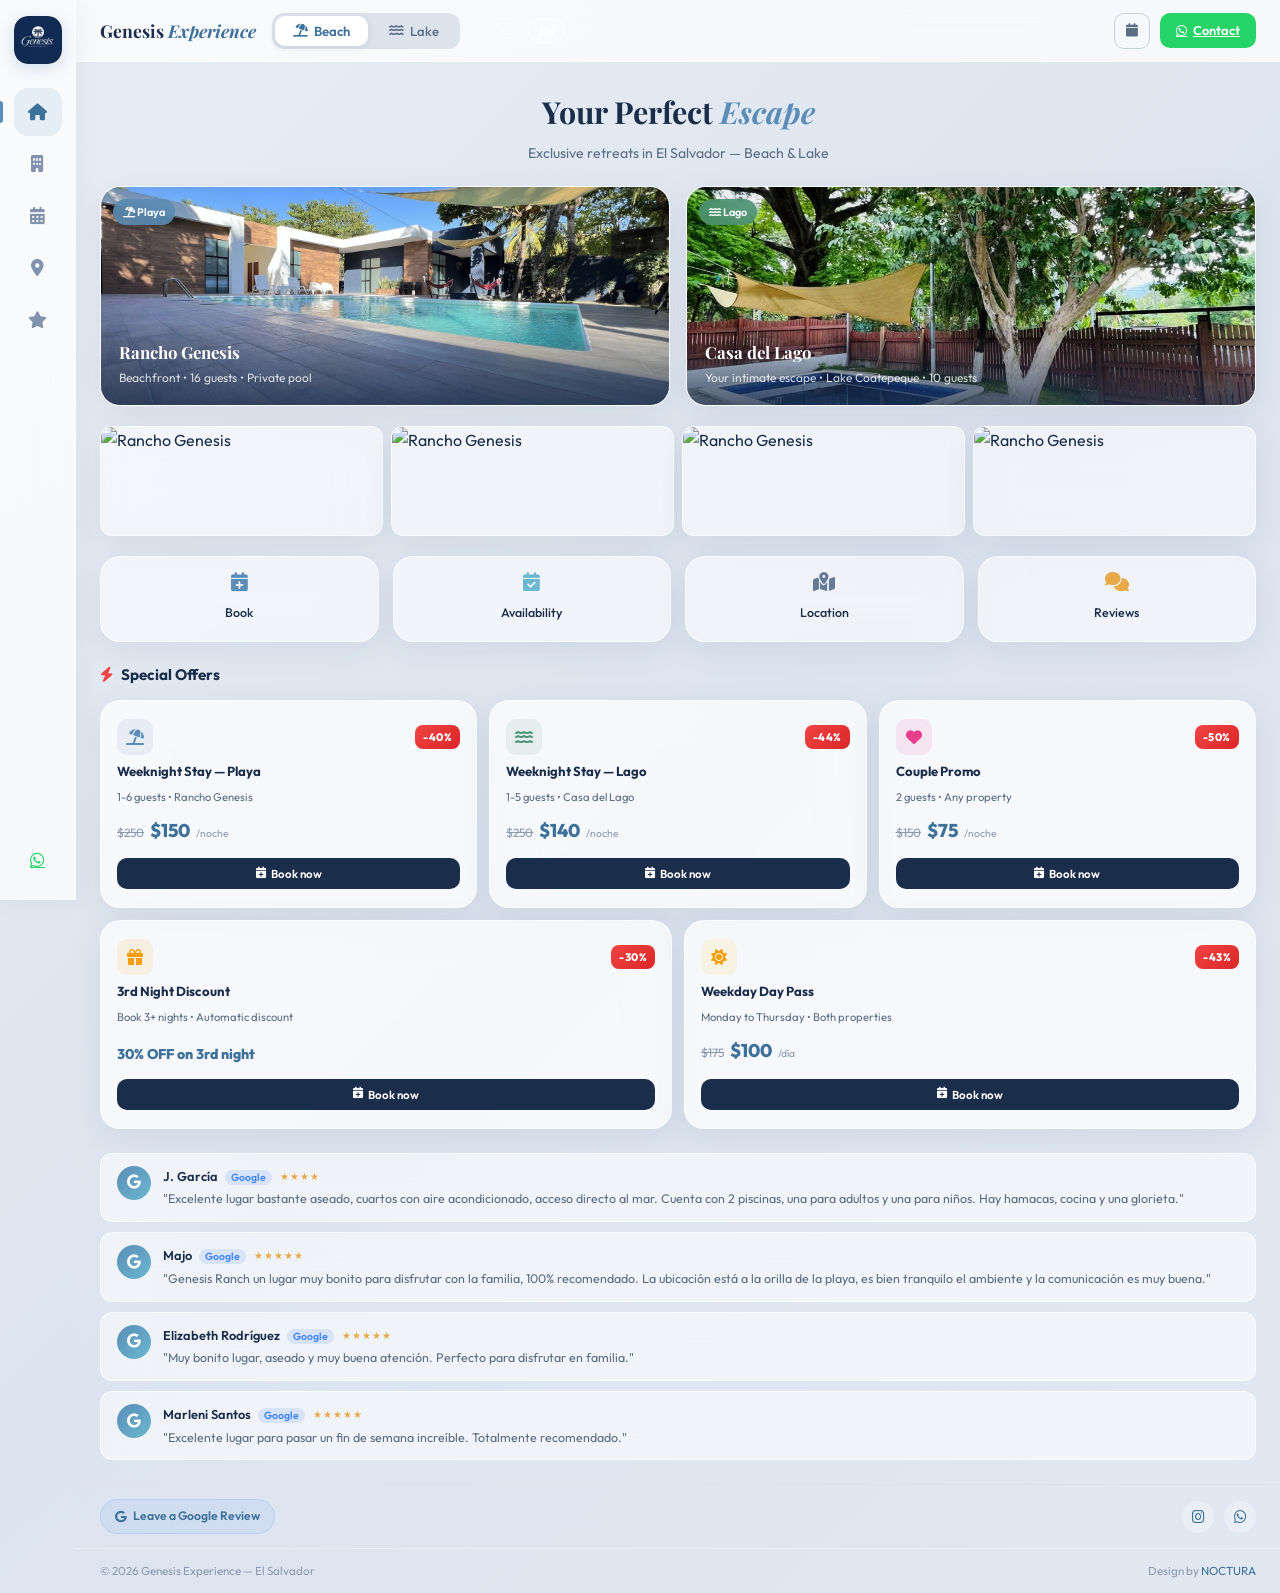
==== commit 4cc2fe3d: "Sync production changes (v20260405c) + update version strings - calendar.js: Fix late checkout detec" ====
--- a/en/index.html
+++ b/en/index.html
@@ -59,7 +59,7 @@
     <link rel="preconnect" href="https://fonts.gstatic.com" crossorigin>
     <link href="https://fonts.googleapis.com/css2?family=Outfit:wght@300;400;500;600;700;800&family=Playfair+Display:ital,wght@0,400;0,600;0,700;1,400&display=swap" rel="stylesheet">
     <link rel="stylesheet" href="https://cdnjs.cloudflare.com/ajax/libs/font-awesome/6.5.1/css/all.min.css">
-    <link rel="stylesheet" href="../css/styles.css?v=20260331">
+    <link rel="stylesheet" href="../css/styles.css?v=20260407">
     <!-- Structured Data: LodgingBusiness -->
     <script type="application/ld+json">
     {
@@ -702,13 +702,13 @@
     <div class="toast-msg" id="toastMsg"></div>
     <button class="toast-btn" onclick="closeToast()" data-i18n="toast.ok">Entendido</button>
 </div>
-<script src="../js/i18n.js?v=20260331"></script>
-<script src="../js/config.js?v=20260331"></script>
-<script src="../js/navigation.js?v=20260331"></script>
-<script src="../js/calendar.js?v=20260331"></script>
-<script src="../js/booking.js?v=20260331"></script>
-<script src="../js/reviews.js?v=20260331"></script>
-<script src="../js/lightbox.js?v=20260331"></script>
+<script src="../js/i18n.js?v=20260407"></script>
+<script src="../js/config.js?v=20260407"></script>
+<script src="../js/navigation.js?v=20260407"></script>
+<script src="../js/calendar.js?v=20260407"></script>
+<script src="../js/booking.js?v=20260407"></script>
+<script src="../js/reviews.js?v=20260407"></script>
+<script src="../js/lightbox.js?v=20260407"></script>
 <!-- Hidden form for Netlify form detection -->
 <form hidden method='post' name='encuesta-genesis'>
     <input name="form-name" type="hidden" value="encuesta-genesis">
@@ -718,6 +718,6 @@
     <input name="recomienda"><input name="volveria">
     <textarea name="lo_mejor"></textarea><textarea name="mejorar"></textarea>
 </form>
-<script src="../js/app.js?v=20260331"></script>
+<script src="../js/app.js?v=20260407"></script>
 </body>
 </html>
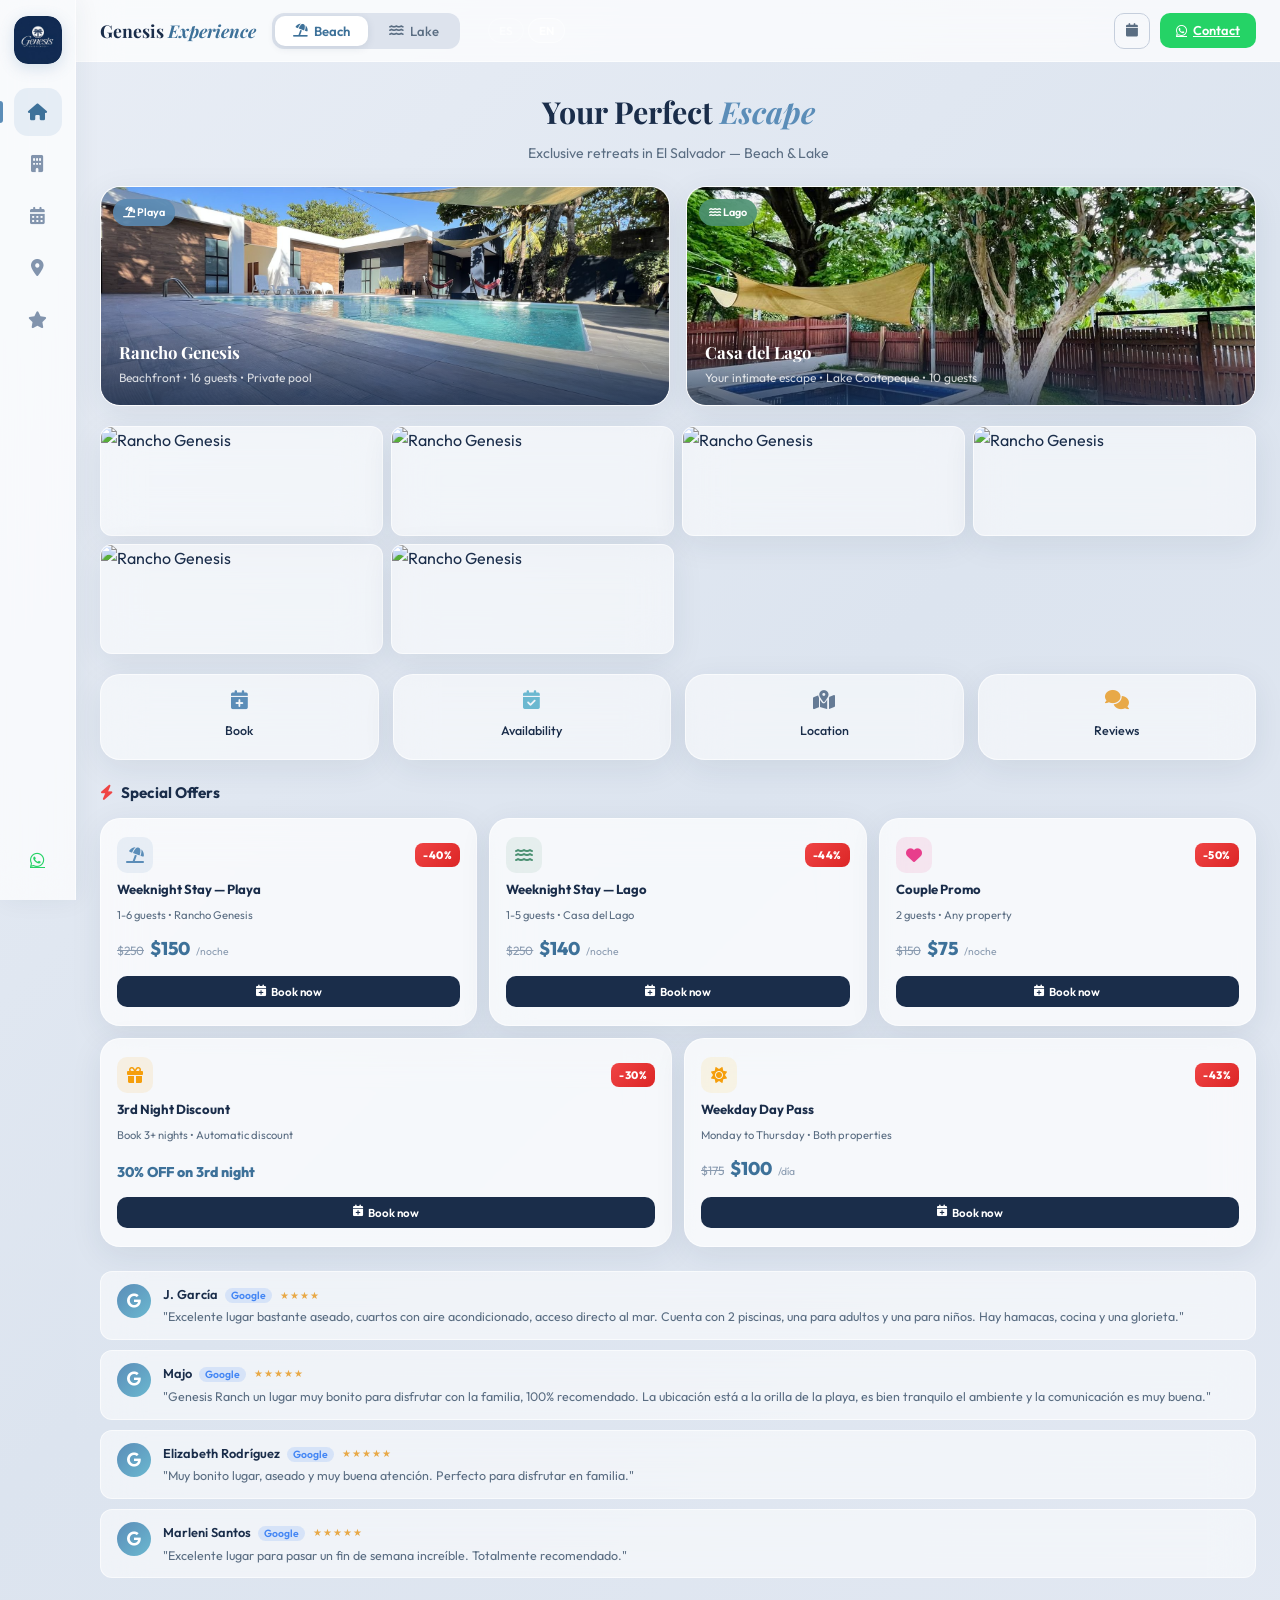
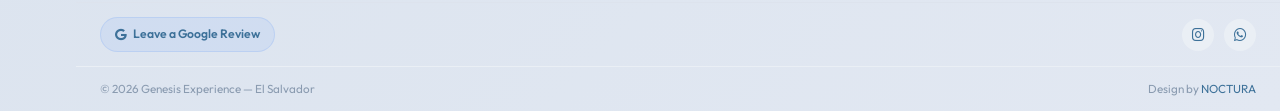
==== commit 5ab12037: "Improve mobile home page: larger property cards + photo carousel - Property cards: 220px height on m" ====
--- a/en/index.html
+++ b/en/index.html
@@ -59,7 +59,7 @@
     <link rel="preconnect" href="https://fonts.gstatic.com" crossorigin>
     <link href="https://fonts.googleapis.com/css2?family=Outfit:wght@300;400;500;600;700;800&family=Playfair+Display:ital,wght@0,400;0,600;0,700;1,400&display=swap" rel="stylesheet">
     <link rel="stylesheet" href="https://cdnjs.cloudflare.com/ajax/libs/font-awesome/6.5.1/css/all.min.css">
-    <link rel="stylesheet" href="../css/styles.css?v=20260407">
+    <link rel="stylesheet" href="../css/styles.css?v=20260407b">
     <!-- Structured Data: LodgingBusiness -->
     <script type="application/ld+json">
     {
@@ -702,13 +702,13 @@
     <div class="toast-msg" id="toastMsg"></div>
     <button class="toast-btn" onclick="closeToast()" data-i18n="toast.ok">Entendido</button>
 </div>
-<script src="../js/i18n.js?v=20260407"></script>
-<script src="../js/config.js?v=20260407"></script>
-<script src="../js/navigation.js?v=20260407"></script>
-<script src="../js/calendar.js?v=20260407"></script>
-<script src="../js/booking.js?v=20260407"></script>
-<script src="../js/reviews.js?v=20260407"></script>
-<script src="../js/lightbox.js?v=20260407"></script>
+<script src="../js/i18n.js?v=20260407b"></script>
+<script src="../js/config.js?v=20260407b"></script>
+<script src="../js/navigation.js?v=20260407b"></script>
+<script src="../js/calendar.js?v=20260407b"></script>
+<script src="../js/booking.js?v=20260407b"></script>
+<script src="../js/reviews.js?v=20260407b"></script>
+<script src="../js/lightbox.js?v=20260407b"></script>
 <!-- Hidden form for Netlify form detection -->
 <form hidden method='post' name='encuesta-genesis'>
     <input name="form-name" type="hidden" value="encuesta-genesis">
@@ -718,6 +718,6 @@
     <input name="recomienda"><input name="volveria">
     <textarea name="lo_mejor"></textarea><textarea name="mejorar"></textarea>
 </form>
-<script src="../js/app.js?v=20260407"></script>
+<script src="../js/app.js?v=20260407b"></script>
 </body>
 </html>
--- a/css/styles.css
+++ b/css/styles.css
@@ -979,9 +979,18 @@
             .page-section{padding:14px;}
             .book-layout{grid-template-columns:1fr;}
             .prop-cards-row{grid-template-columns:1fr;}
-            .prop-card-home{height:180px;}
-            .home-photos{grid-template-columns:repeat(3,1fr);}
-            .home-photo{height:90px;}
+            .prop-card-home{height:220px;}
+            /* Mobile photo carousel */
+            .home-photos{
+                display:flex;overflow-x:auto;scroll-snap-type:x mandatory;
+                -webkit-overflow-scrolling:touch;gap:10px;padding-bottom:8px;
+                scrollbar-width:none;margin-bottom:20px;
+            }
+            .home-photos::-webkit-scrollbar{display:none;}
+            .home-photo{
+                flex:0 0 72%;scroll-snap-align:start;height:160px;
+                border-radius:var(--radius-md);
+            }
             .quick-row{grid-template-columns:1fr 1fr;gap:10px;}
             .quick-item{padding:12px;}
             .prop-gallery{height:240px;}
@@ -1003,10 +1012,9 @@
             .home-welcome p{font-size:0.82rem;}
         }
         @media(max-width:600px){
-            .home-photos{grid-template-columns:repeat(2,1fr);}
-            .home-photo{height:85px;}
+            .home-photo{flex:0 0 78%;height:150px;}
             .prop-gallery{height:200px;}
-            .prop-card-home{height:160px;}
+            .prop-card-home{height:200px;}
             .prop-card-overlay h3{font-size:0.95rem;}
             .prop-card-overlay p{font-size:0.7rem;}
         }
@@ -1031,9 +1039,8 @@
             .hero-subtitle{font-size:0.82rem;}
         }
         @media(max-width:400px){
-            .prop-card-home{height:140px;}
-            .home-photos{grid-template-columns:repeat(2,1fr);}
-            .home-photo{height:75px;}
+            .prop-card-home{height:160px;}
+            .home-photo{flex:0 0 82%;height:130px;}
             .prop-header{gap:14px;}
             .quick-row{grid-template-columns:1fr 1fr;gap:6px;}
             .packages-grid{grid-template-columns:1fr;gap:8px;}
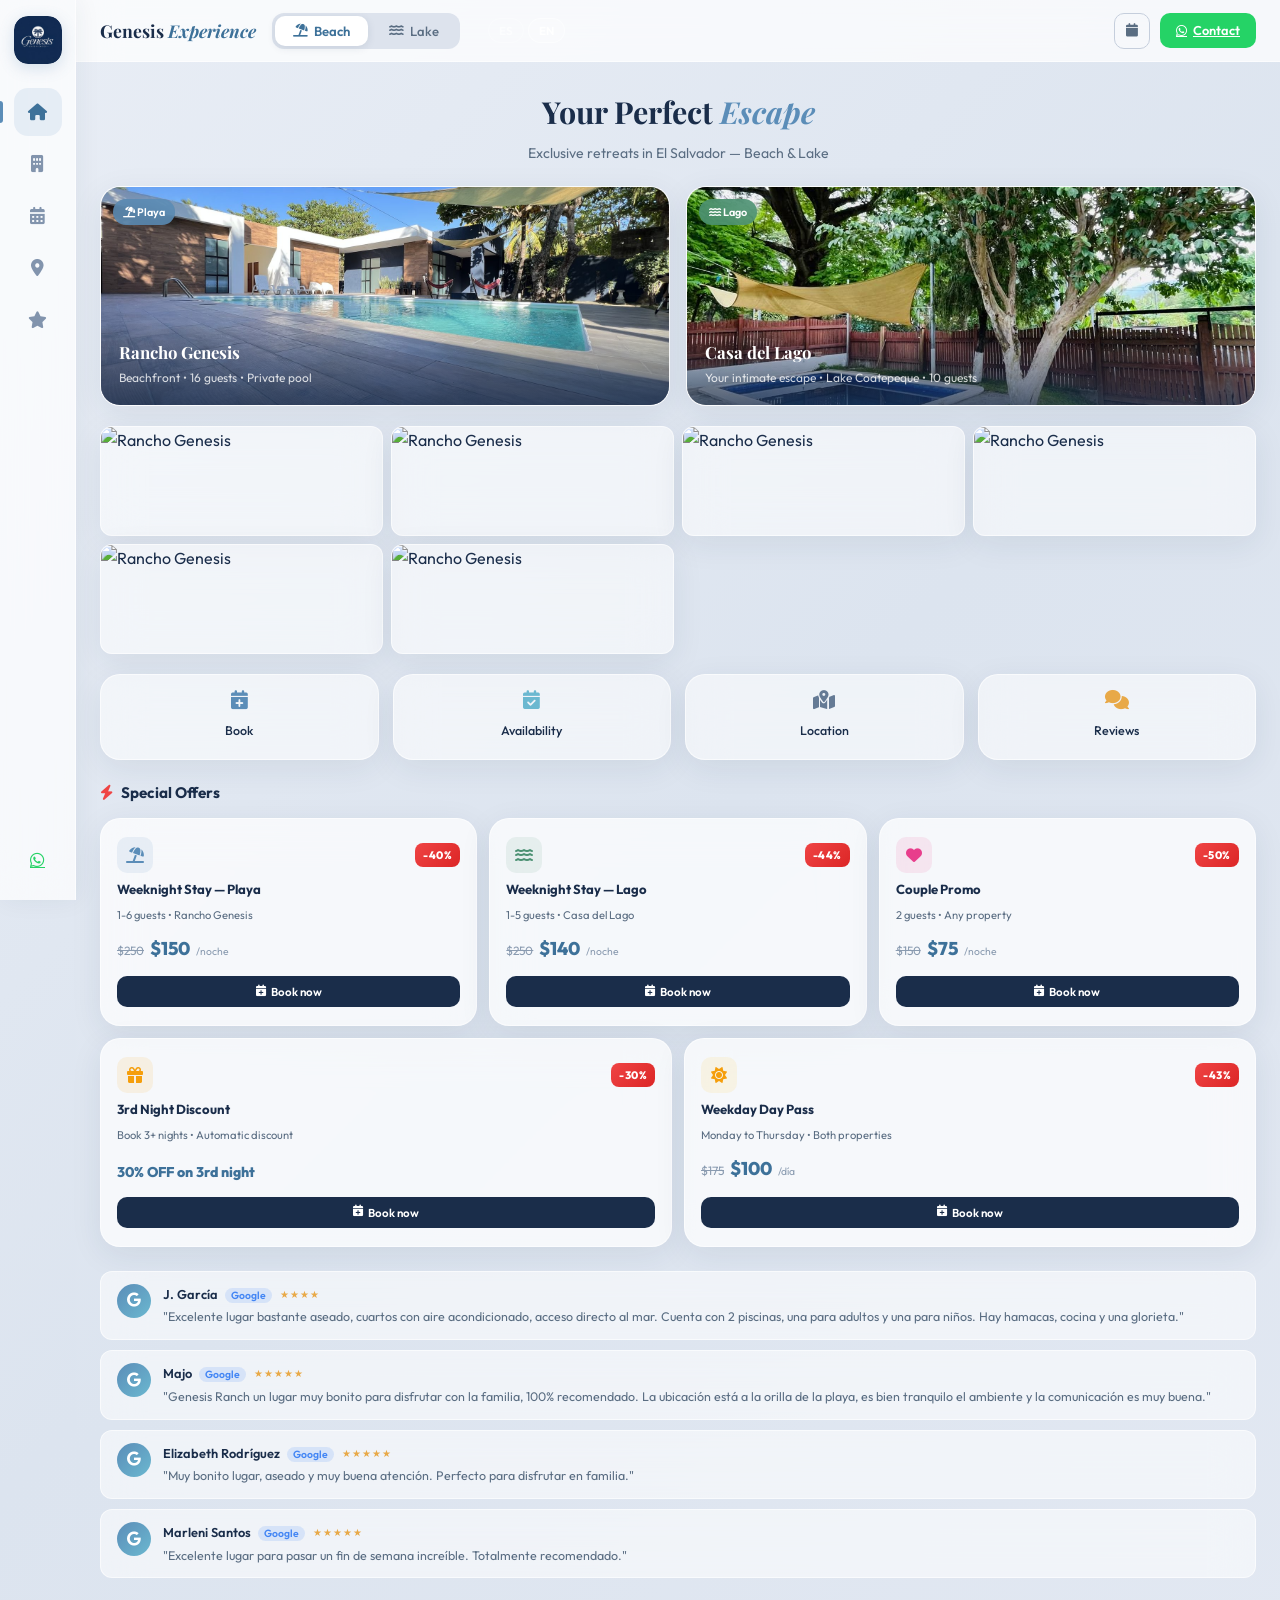
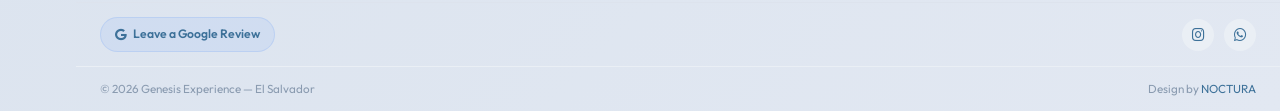
==== commit 6aaeea28: "Fix 1899-12-30 bug: prevent Google Sheets time auto-conversion horaCheckin/horaCheckout values ("3:0" ====
--- a/en/index.html
+++ b/en/index.html
@@ -59,7 +59,7 @@
     <link rel="preconnect" href="https://fonts.gstatic.com" crossorigin>
     <link href="https://fonts.googleapis.com/css2?family=Outfit:wght@300;400;500;600;700;800&family=Playfair+Display:ital,wght@0,400;0,600;0,700;1,400&display=swap" rel="stylesheet">
     <link rel="stylesheet" href="https://cdnjs.cloudflare.com/ajax/libs/font-awesome/6.5.1/css/all.min.css">
-    <link rel="stylesheet" href="../css/styles.css?v=20260407b">
+    <link rel="stylesheet" href="../css/styles.css?v=20260407c">
     <!-- Structured Data: LodgingBusiness -->
     <script type="application/ld+json">
     {
@@ -702,13 +702,13 @@
     <div class="toast-msg" id="toastMsg"></div>
     <button class="toast-btn" onclick="closeToast()" data-i18n="toast.ok">Entendido</button>
 </div>
-<script src="../js/i18n.js?v=20260407b"></script>
-<script src="../js/config.js?v=20260407b"></script>
-<script src="../js/navigation.js?v=20260407b"></script>
-<script src="../js/calendar.js?v=20260407b"></script>
-<script src="../js/booking.js?v=20260407b"></script>
-<script src="../js/reviews.js?v=20260407b"></script>
-<script src="../js/lightbox.js?v=20260407b"></script>
+<script src="../js/i18n.js?v=20260407c"></script>
+<script src="../js/config.js?v=20260407c"></script>
+<script src="../js/navigation.js?v=20260407c"></script>
+<script src="../js/calendar.js?v=20260407c"></script>
+<script src="../js/booking.js?v=20260407c"></script>
+<script src="../js/reviews.js?v=20260407c"></script>
+<script src="../js/lightbox.js?v=20260407c"></script>
 <!-- Hidden form for Netlify form detection -->
 <form hidden method='post' name='encuesta-genesis'>
     <input name="form-name" type="hidden" value="encuesta-genesis">
@@ -718,6 +718,6 @@
     <input name="recomienda"><input name="volveria">
     <textarea name="lo_mejor"></textarea><textarea name="mejorar"></textarea>
 </form>
-<script src="../js/app.js?v=20260407b"></script>
+<script src="../js/app.js?v=20260407c"></script>
 </body>
 </html>
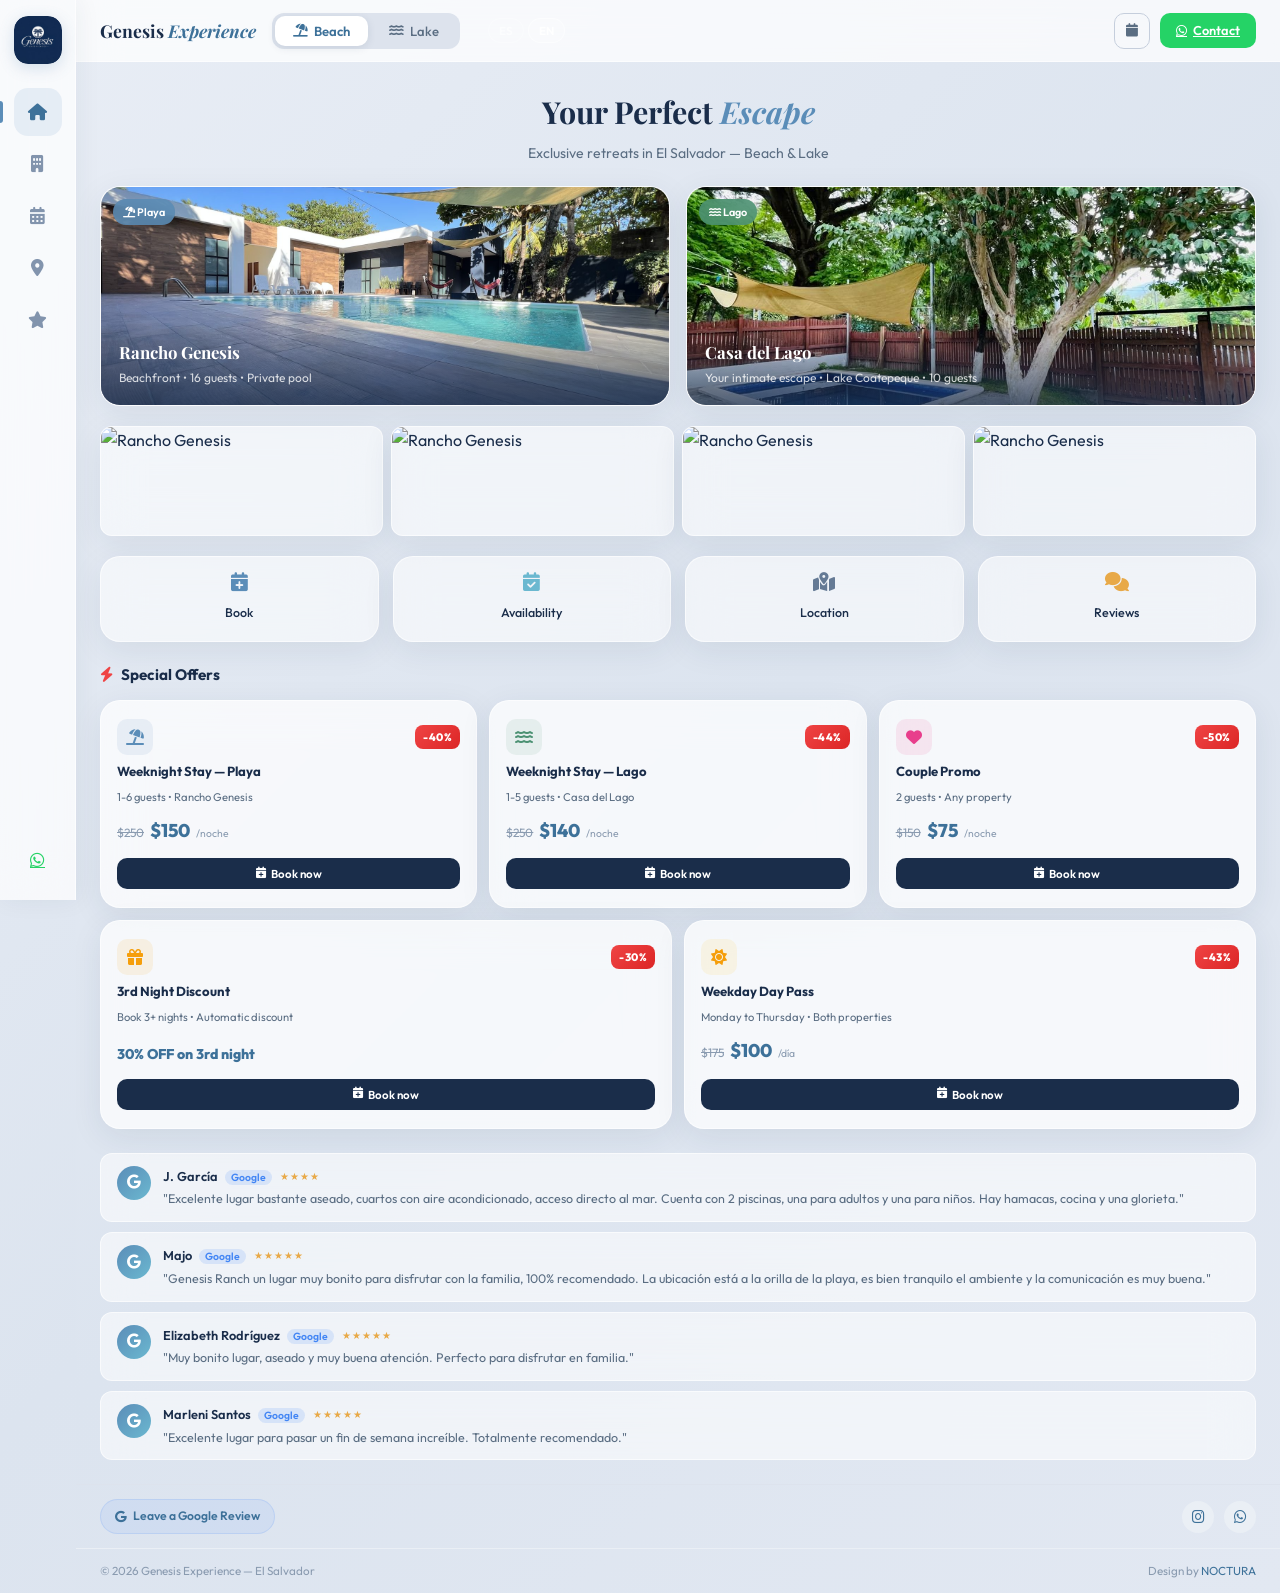
==== commit d018b12f: "Sync extensive mobile CSS improvements from production (v20260405d) Production changes brought into " ====
--- a/en/index.html
+++ b/en/index.html
@@ -59,7 +59,7 @@
     <link rel="preconnect" href="https://fonts.gstatic.com" crossorigin>
     <link href="https://fonts.googleapis.com/css2?family=Outfit:wght@300;400;500;600;700;800&family=Playfair+Display:ital,wght@0,400;0,600;0,700;1,400&display=swap" rel="stylesheet">
     <link rel="stylesheet" href="https://cdnjs.cloudflare.com/ajax/libs/font-awesome/6.5.1/css/all.min.css">
-    <link rel="stylesheet" href="../css/styles.css?v=20260407c">
+    <link rel="stylesheet" href="../css/styles.css?v=20260407d">
     <!-- Structured Data: LodgingBusiness -->
     <script type="application/ld+json">
     {
@@ -702,13 +702,13 @@
     <div class="toast-msg" id="toastMsg"></div>
     <button class="toast-btn" onclick="closeToast()" data-i18n="toast.ok">Entendido</button>
 </div>
-<script src="../js/i18n.js?v=20260407c"></script>
-<script src="../js/config.js?v=20260407c"></script>
-<script src="../js/navigation.js?v=20260407c"></script>
-<script src="../js/calendar.js?v=20260407c"></script>
-<script src="../js/booking.js?v=20260407c"></script>
-<script src="../js/reviews.js?v=20260407c"></script>
-<script src="../js/lightbox.js?v=20260407c"></script>
+<script src="../js/i18n.js?v=20260407d"></script>
+<script src="../js/config.js?v=20260407d"></script>
+<script src="../js/navigation.js?v=20260407d"></script>
+<script src="../js/calendar.js?v=20260407d"></script>
+<script src="../js/booking.js?v=20260407d"></script>
+<script src="../js/reviews.js?v=20260407d"></script>
+<script src="../js/lightbox.js?v=20260407d"></script>
 <!-- Hidden form for Netlify form detection -->
 <form hidden method='post' name='encuesta-genesis'>
     <input name="form-name" type="hidden" value="encuesta-genesis">
@@ -718,6 +718,6 @@
     <input name="recomienda"><input name="volveria">
     <textarea name="lo_mejor"></textarea><textarea name="mejorar"></textarea>
 </form>
-<script src="../js/app.js?v=20260407c"></script>
+<script src="../js/app.js?v=20260407d"></script>
 </body>
 </html>
--- a/css/styles.css
+++ b/css/styles.css
@@ -170,7 +170,7 @@
         .sidebar-bottom{margin-top:auto;display:flex;flex-direction:column;gap:4px;align-items:center;}
 
         /* ===== MAIN ===== */
-        .main{margin-left:76px;flex:1;min-height:100vh;display:flex;flex-direction:column;}
+        .main{margin-left:76px;flex:1;min-height:100vh;display:flex;flex-direction:column;overflow-x:hidden;max-width:100vw;}
 
         /* ===== TOPBAR ===== */
         .topbar{
@@ -973,24 +973,17 @@
         }
         @media(max-width:768px){
             .sidebar{display:none;}
-            .main{margin-left:0;padding-bottom:64px;}
+            .main{margin-left:0;padding-bottom:64px;overflow-x:hidden;width:100%;}
             .mob-nav{display:block;}
-            .topbar{padding:0 14px;height:56px;}
-            .page-section{padding:14px;}
+            .topbar{padding:0 12px;height:56px;overflow:hidden;}
+            .topbar-left{min-width:0;overflow:hidden;}
+            .topbar-right{flex-shrink:0;}
+            .page-section{padding:12px;overflow-x:hidden;}
             .book-layout{grid-template-columns:1fr;}
             .prop-cards-row{grid-template-columns:1fr;}
-            .prop-card-home{height:220px;}
-            /* Mobile photo carousel */
-            .home-photos{
-                display:flex;overflow-x:auto;scroll-snap-type:x mandatory;
-                -webkit-overflow-scrolling:touch;gap:10px;padding-bottom:8px;
-                scrollbar-width:none;margin-bottom:20px;
-            }
-            .home-photos::-webkit-scrollbar{display:none;}
-            .home-photo{
-                flex:0 0 72%;scroll-snap-align:start;height:160px;
-                border-radius:var(--radius-md);
-            }
+            .prop-card-home{height:180px;}
+            .home-photos{grid-template-columns:repeat(3,1fr);}
+            .home-photo{height:90px;}
             .quick-row{grid-template-columns:1fr 1fr;gap:10px;}
             .quick-item{padding:12px;}
             .prop-gallery{height:240px;}
@@ -999,7 +992,7 @@
             .frow{grid-template-columns:1fr;}
             .map-frame{height:220px;}
             .prop-switch-btn{padding:6px 12px;font-size:0.76rem;}
-            .topbar-brand{font-size:0.95rem;}
+            .topbar-brand{font-size:0.95rem;white-space:nowrap;overflow:hidden;text-overflow:ellipsis;}
             .wa-btn span.desk{display:none;}
             .cal-day{font-size:0.82rem;min-height:36px;}
             .cal-nav-btn{width:38px;height:38px;font-size:0.8rem;}
@@ -1010,43 +1003,83 @@
             .rev-header h2{font-size:1.1rem;}
             .cal-title{font-size:0.88rem;}
             .home-welcome p{font-size:0.82rem;}
+            .offers-scroll{gap:10px;padding-bottom:6px;}
+            .offer-card{min-width:200px;}
+            .price-summary{max-width:100%;width:100%;}
+            .footer-top{padding:12px 14px;}
+            .footer-bottom{padding:10px 14px;font-size:0.68rem;}
+            .midweek-card{padding:24px 16px;}
+            .vip-checker{padding:14px;}
         }
         @media(max-width:600px){
-            .home-photo{flex:0 0 78%;height:150px;}
+            .home-photos{grid-template-columns:repeat(2,1fr);}
+            .home-photo{height:85px;}
             .prop-gallery{height:200px;}
-            .prop-card-home{height:200px;}
+            .prop-card-home{height:160px;}
             .prop-card-overlay h3{font-size:0.95rem;}
             .prop-card-overlay p{font-size:0.7rem;}
+            .offer-card{min-width:180px;max-width:200px;}
         }
         @media(max-width:480px){
-            .topbar-brand{font-size:0.85rem;}
-            .prop-switch-btn{padding:5px 9px;font-size:0.72rem;}
-            .page-section{padding:10px;}
-            .cal-card{padding:8px;}
-            .form-card{padding:12px;}
-            .price-summary{padding:12px;max-width:100%;}
-            .quick-row{grid-template-columns:1fr 1fr;gap:8px;}
-            .quick-item{padding:10px;}
-            .quick-item i{font-size:1rem;margin-bottom:4px;}
-            .quick-item span{font-size:0.72rem;}
-            .cal-nav-btn{width:44px;height:44px;font-size:0.85rem;}
-            .cal-legend{gap:8px;}
-            .cal-legend-item{font-size:0.7rem;}
-            .cal-legend-dot{width:10px;height:10px;}
-            .packages-grid{grid-template-columns:1fr 1fr;gap:8px;}
-            .offers-title{font-size:0.88rem;}
-            .hero-title{font-size:1.4rem;}
-            .hero-subtitle{font-size:0.82rem;}
+            .topbar{padding:0 10px;height:50px;}
+            .topbar-brand{font-size:0.82rem;}
+            .prop-switch-btn{padding:4px 8px;font-size:0.7rem;}
+            .prop-switch{gap:2px;padding:2px;}
+            .lang-switch{margin-left:6px;}
+            .lang-btn{padding:3px 7px;font-size:0.65rem;}
+            .page-section{padding:8px;}
+            .cal-card{padding:6px;}
+            .form-card{padding:10px;}
+            .price-summary{padding:10px;max-width:100%;}
+            .quick-row{grid-template-columns:1fr 1fr;gap:6px;}
+            .quick-item{padding:8px;}
+            .quick-item i{font-size:0.9rem;margin-bottom:3px;}
+            .quick-item span{font-size:0.68rem;}
+            .cal-nav-btn{width:40px;height:40px;font-size:0.85rem;}
+            .cal-legend{gap:6px;}
+            .cal-legend-item{font-size:0.66rem;}
+            .cal-legend-dot{width:8px;height:8px;}
+            .packages-grid{grid-template-columns:1fr 1fr;gap:6px;}
+            .pkg-card{padding:10px 8px;}
+            .pkg-card strong{font-size:0.75rem;}
+            .pkg-card>span{font-size:0.65rem;}
+            .offers-title{font-size:0.85rem;}
+            .offer-card{min-width:170px;max-width:190px;padding:14px 12px;}
+            .offer-name{font-size:0.76rem;}
+            .offer-new{font-size:1rem;}
+            .offer-cta{padding:7px;font-size:0.7rem;}
+            .home-welcome h1{font-size:clamp(1.2rem,4vw,1.6rem);}
+            .home-welcome p{font-size:0.78rem;}
+            .rev-card{padding:14px;}
+            .rev-text{font-size:0.78rem;}
+            .promo-info-banner{padding:8px 12px;font-size:0.73rem;gap:8px;}
+            .third-night-promo{padding:10px 12px;font-size:0.73rem;gap:8px;}
+            .daypass-promo-card{padding:12px;gap:10px;}
+            .schedule-info{padding:10px 12px;}
+            .addons-coming-soon{padding:10px 12px;}
+            .vip-checker{padding:10px;}
+            .vc-input-row input{padding:8px 10px;font-size:0.82rem;}
+            .vc-btn{padding:8px 12px;font-size:0.78rem;}
+            .midweek-card h3{font-size:1rem;}
+            .midweek-card p{font-size:0.78rem;}
+            .midweek-features{gap:10px;}
+            .mw-feat{font-size:0.7rem;}
+            .mob-btn{font-size:0.55rem;padding:5px 8px;}
+            .mob-btn i{font-size:1rem;}
         }
         @media(max-width:400px){
-            .prop-card-home{height:160px;}
-            .home-photo{flex:0 0 82%;height:130px;}
-            .prop-header{gap:14px;}
-            .quick-row{grid-template-columns:1fr 1fr;gap:6px;}
-            .packages-grid{grid-template-columns:1fr;gap:8px;}
-            .prop-switch{gap:2px;padding:2px;}
-            .topbar-brand{font-size:0.8rem;}
-            .topbar{gap:6px;}
+            .prop-card-home{height:140px;}
+            .home-photos{grid-template-columns:repeat(2,1fr);}
+            .home-photo{height:75px;}
+            .quick-row{grid-template-columns:1fr 1fr;gap:5px;}
+            .packages-grid{grid-template-columns:1fr;gap:6px;}
+            .topbar-brand{font-size:0.78rem;}
+            .topbar{gap:4px;padding:0 8px;height:48px;}
+            .wa-btn{padding:6px 10px;font-size:0.72rem;}
+            .page-section{padding:6px;}
+            .form-card{padding:8px;}
+            .cal-card{padding:4px;}
+            .offer-card{min-width:155px;max-width:170px;padding:12px 10px;}
         }
 
         /* ===== LIGHTBOX ===== */
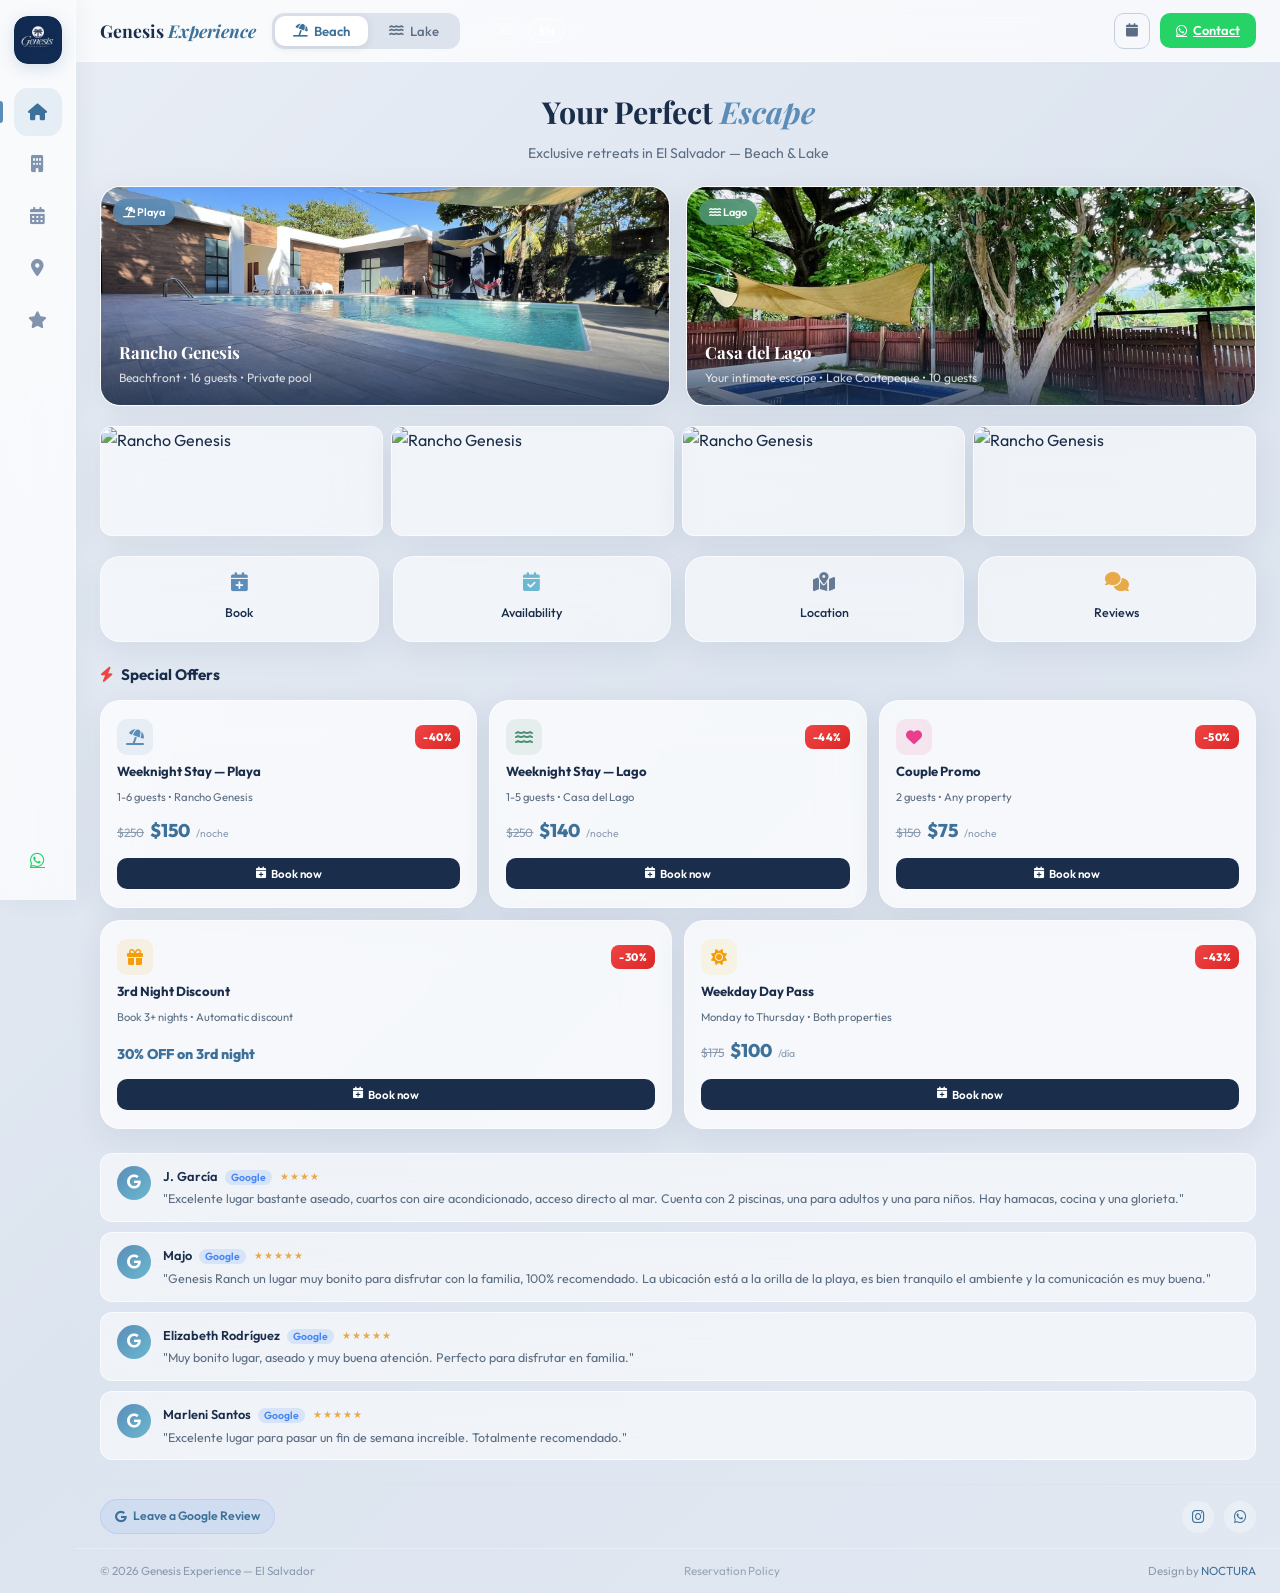
==== commit c7d388e9: "Add mandatory reservation policy with triple visibility - Visible policy banner at top of booking se" ====
--- a/en/index.html
+++ b/en/index.html
@@ -59,7 +59,7 @@
     <link rel="preconnect" href="https://fonts.gstatic.com" crossorigin>
     <link href="https://fonts.googleapis.com/css2?family=Outfit:wght@300;400;500;600;700;800&family=Playfair+Display:ital,wght@0,400;0,600;0,700;1,400&display=swap" rel="stylesheet">
     <link rel="stylesheet" href="https://cdnjs.cloudflare.com/ajax/libs/font-awesome/6.5.1/css/all.min.css">
-    <link rel="stylesheet" href="../css/styles.css?v=20260407d">
+    <link rel="stylesheet" href="../css/styles.css?v=20260407e">
     <!-- Structured Data: LodgingBusiness -->
     <script type="application/ld+json">
     {
@@ -377,6 +377,19 @@
 
     <!-- BOOKING -->
     <section class="page-section" id="sec-booking">
+        <!-- POLICY BANNER (anchor target) -->
+        <div class="policy-banner" id="policyBanner">
+            <div class="policy-banner-head">
+                <i class="fas fa-file-contract"></i>
+                <h3 data-i18n="policy.title">Reservation &amp; Cancellation Policy</h3>
+            </div>
+            <ul class="policy-list">
+                <li data-i18n="policy.item1">All reservations are confirmed only with a <strong>40% advance payment</strong> of the total amount.</li>
+                <li data-i18n="policy.item2">Once payment is made, the date is exclusively blocked for the client, therefore <strong>no refunds will be issued</strong> under any circumstance.</li>
+                <li data-i18n="policy.item3">If the client <strong>does not show up</strong> on the established date and time, the reservation will be considered used and no refund will be given.</li>
+                <li data-i18n="policy.item4">The client is responsible for <strong>verifying and confirming the reservation details</strong> (dates, times, number of guests, and amount) upon receiving the confirmation.</li>
+            </ul>
+        </div>
         <div class="book-layout">
             <div class="book-left">
                 <div class="cal-card gcard">
@@ -577,7 +590,15 @@
                 <i class="fas fa-info-circle" style="color:var(--gold);flex-shrink:0;"></i>
                 <span>After confirming via WhatsApp you'll receive the details to make the deposit. You have 1 business day to complete payment.</span>
             </div>
-            <button type="submit" form="bookingForm" class="btn-book"><i class="fab fa-whatsapp"></i> <span data-i18n="booking.whatsapp">Confirmar por WhatsApp</span></button>
+            <!-- Policy acceptance checkbox (required) -->
+            <label class="policy-accept" for="policyAccept">
+                <input type="checkbox" id="policyAccept" onchange="togglePolicyAccept()">
+                <span class="policy-check-text">
+                    <span data-i18n="policy.accept.text">I have read and accept the</span>
+                    <a href="#policyBanner" onclick="scrollToPolicy(event)" data-i18n="policy.accept.link">Reservation Policy</a>
+                </span>
+            </label>
+            <button type="submit" form="bookingForm" class="btn-book" id="btnBook" disabled><i class="fab fa-whatsapp"></i> <span data-i18n="booking.whatsapp">Confirmar por WhatsApp</span></button>
         </div>
     </section>
 
@@ -680,7 +701,8 @@
         </div>
         <div class="footer-bottom">
             <span>&copy; 2026 Genesis Experience &mdash; El Salvador</span>
-            <span><span data-i18n="footer.design">Dise&ntilde;o por</span> <a href="https://www.noctura-studio.com" target="_blank">NOCTURA</a></span>
+            <span><a href="#policyBanner" onclick="navTo('booking');setTimeout(scrollToPolicy,150);return false;" class="footer-policy-link" data-i18n="footer.policy"><i class="fas fa-file-contract"></i> Reservation Policy</a></span>
+            <span><span data-i18n="footer.design">Design by</span> <a href="https://www.noctura-studio.com" target="_blank">NOCTURA</a></span>
         </div>
     </footer>
 </div>
@@ -702,13 +724,13 @@
     <div class="toast-msg" id="toastMsg"></div>
     <button class="toast-btn" onclick="closeToast()" data-i18n="toast.ok">Entendido</button>
 </div>
-<script src="../js/i18n.js?v=20260407d"></script>
-<script src="../js/config.js?v=20260407d"></script>
-<script src="../js/navigation.js?v=20260407d"></script>
-<script src="../js/calendar.js?v=20260407d"></script>
-<script src="../js/booking.js?v=20260407d"></script>
-<script src="../js/reviews.js?v=20260407d"></script>
-<script src="../js/lightbox.js?v=20260407d"></script>
+<script src="../js/i18n.js?v=20260407e"></script>
+<script src="../js/config.js?v=20260407e"></script>
+<script src="../js/navigation.js?v=20260407e"></script>
+<script src="../js/calendar.js?v=20260407e"></script>
+<script src="../js/booking.js?v=20260407e"></script>
+<script src="../js/reviews.js?v=20260407e"></script>
+<script src="../js/lightbox.js?v=20260407e"></script>
 <!-- Hidden form for Netlify form detection -->
 <form hidden method='post' name='encuesta-genesis'>
     <input name="form-name" type="hidden" value="encuesta-genesis">
@@ -718,6 +740,6 @@
     <input name="recomienda"><input name="volveria">
     <textarea name="lo_mejor"></textarea><textarea name="mejorar"></textarea>
 </form>
-<script src="../js/app.js?v=20260407d"></script>
+<script src="../js/app.js?v=20260407e"></script>
 </body>
 </html>
--- a/css/styles.css
+++ b/css/styles.css
@@ -1179,3 +1179,144 @@
         .btn-main:hover,.btn-book:hover,.btn-submit-review:hover{transform:translateY(-1px);box-shadow:0 4px 16px rgba(26,45,74,0.25);}
         .prop-card-home img{transition:transform 0.5s ease;}
         .prop-card-home:hover img{transform:scale(1.04);}
+
+/* ===== RESERVATION POLICY ===== */
+.policy-banner{
+    background:linear-gradient(135deg,rgba(231,111,111,0.06),rgba(232,169,72,0.08));
+    border:2px solid rgba(231,111,111,0.25);
+    border-left:6px solid var(--coral,#e76f6f);
+    border-radius:14px;
+    padding:18px 22px;
+    margin-bottom:18px;
+    scroll-margin-top:80px;
+    transition:box-shadow .35s ease, transform .35s ease, border-color .35s ease;
+}
+.policy-banner.flash{
+    animation:policyFlash 1.4s ease;
+    border-color:var(--coral,#e76f6f);
+    box-shadow:0 0 0 4px rgba(231,111,111,0.18), 0 10px 30px rgba(231,111,111,0.20);
+}
+@keyframes policyFlash{
+    0%{transform:scale(1);}
+    25%{transform:scale(1.012);box-shadow:0 0 0 8px rgba(231,111,111,0.22), 0 14px 36px rgba(231,111,111,0.28);}
+    100%{transform:scale(1);}
+}
+.policy-banner-head{
+    display:flex;align-items:center;gap:10px;margin-bottom:10px;
+}
+.policy-banner-head i{
+    color:var(--coral,#e76f6f);
+    font-size:1.2rem;
+    flex-shrink:0;
+}
+.policy-banner-head h3{
+    font-family:var(--font-display,inherit);
+    font-size:1.02rem;
+    font-weight:700;
+    color:var(--text-dark,#1a2d4a);
+    margin:0;
+    line-height:1.3;
+}
+.policy-list{
+    list-style:none;
+    padding:0;
+    margin:0;
+    display:flex;
+    flex-direction:column;
+    gap:8px;
+}
+.policy-list li{
+    position:relative;
+    padding-left:22px;
+    font-size:0.82rem;
+    line-height:1.5;
+    color:var(--text-medium,#4a5568);
+}
+.policy-list li::before{
+    content:"🔹";
+    position:absolute;
+    left:0;
+    top:1px;
+    font-size:0.78rem;
+}
+.policy-list li strong{
+    color:var(--text-dark,#1a2d4a);
+    font-weight:700;
+}
+
+/* Acceptance checkbox */
+.policy-accept{
+    display:flex;
+    align-items:flex-start;
+    gap:10px;
+    margin-top:14px;
+    padding:12px 14px;
+    background:rgba(91,141,184,0.06);
+    border:1.5px solid rgba(91,141,184,0.22);
+    border-radius:10px;
+    cursor:pointer;
+    transition:background .2s, border-color .2s;
+    user-select:none;
+}
+.policy-accept:hover{
+    background:rgba(91,141,184,0.10);
+    border-color:rgba(91,141,184,0.35);
+}
+.policy-accept input[type="checkbox"]{
+    margin-top:2px;
+    width:18px;height:18px;
+    accent-color:var(--accent,#5b8db8);
+    flex-shrink:0;
+    cursor:pointer;
+}
+.policy-check-text{
+    font-size:0.82rem;
+    line-height:1.45;
+    color:var(--text-dark,#1a2d4a);
+}
+.policy-check-text a{
+    color:var(--accent,#5b8db8);
+    font-weight:600;
+    text-decoration:underline;
+}
+
+/* Disabled button state */
+.btn-book[disabled]{
+    opacity:0.5;
+    cursor:not-allowed;
+    filter:grayscale(0.4);
+    pointer-events:none;
+}
+.btn-book.enabled{
+    animation:btnEnableGlow 0.5s ease;
+}
+@keyframes btnEnableGlow{
+    0%{transform:scale(1);}
+    50%{transform:scale(1.02);box-shadow:0 8px 24px rgba(61,113,153,0.5);}
+    100%{transform:scale(1);}
+}
+
+/* Footer policy link */
+.footer-policy-link{
+    color:inherit !important;
+    opacity:0.85;
+    transition:opacity .2s;
+    text-decoration:none;
+}
+.footer-policy-link:hover{
+    opacity:1;
+    text-decoration:underline;
+}
+.footer-policy-link i{
+    margin-right:4px;
+    font-size:0.72rem;
+}
+
+/* Mobile tweaks */
+@media(max-width:480px){
+    .policy-banner{padding:14px 16px;border-left-width:5px;}
+    .policy-banner-head h3{font-size:0.92rem;}
+    .policy-list li{font-size:0.76rem;padding-left:20px;}
+    .policy-accept{padding:10px 12px;}
+    .policy-check-text{font-size:0.76rem;}
+}
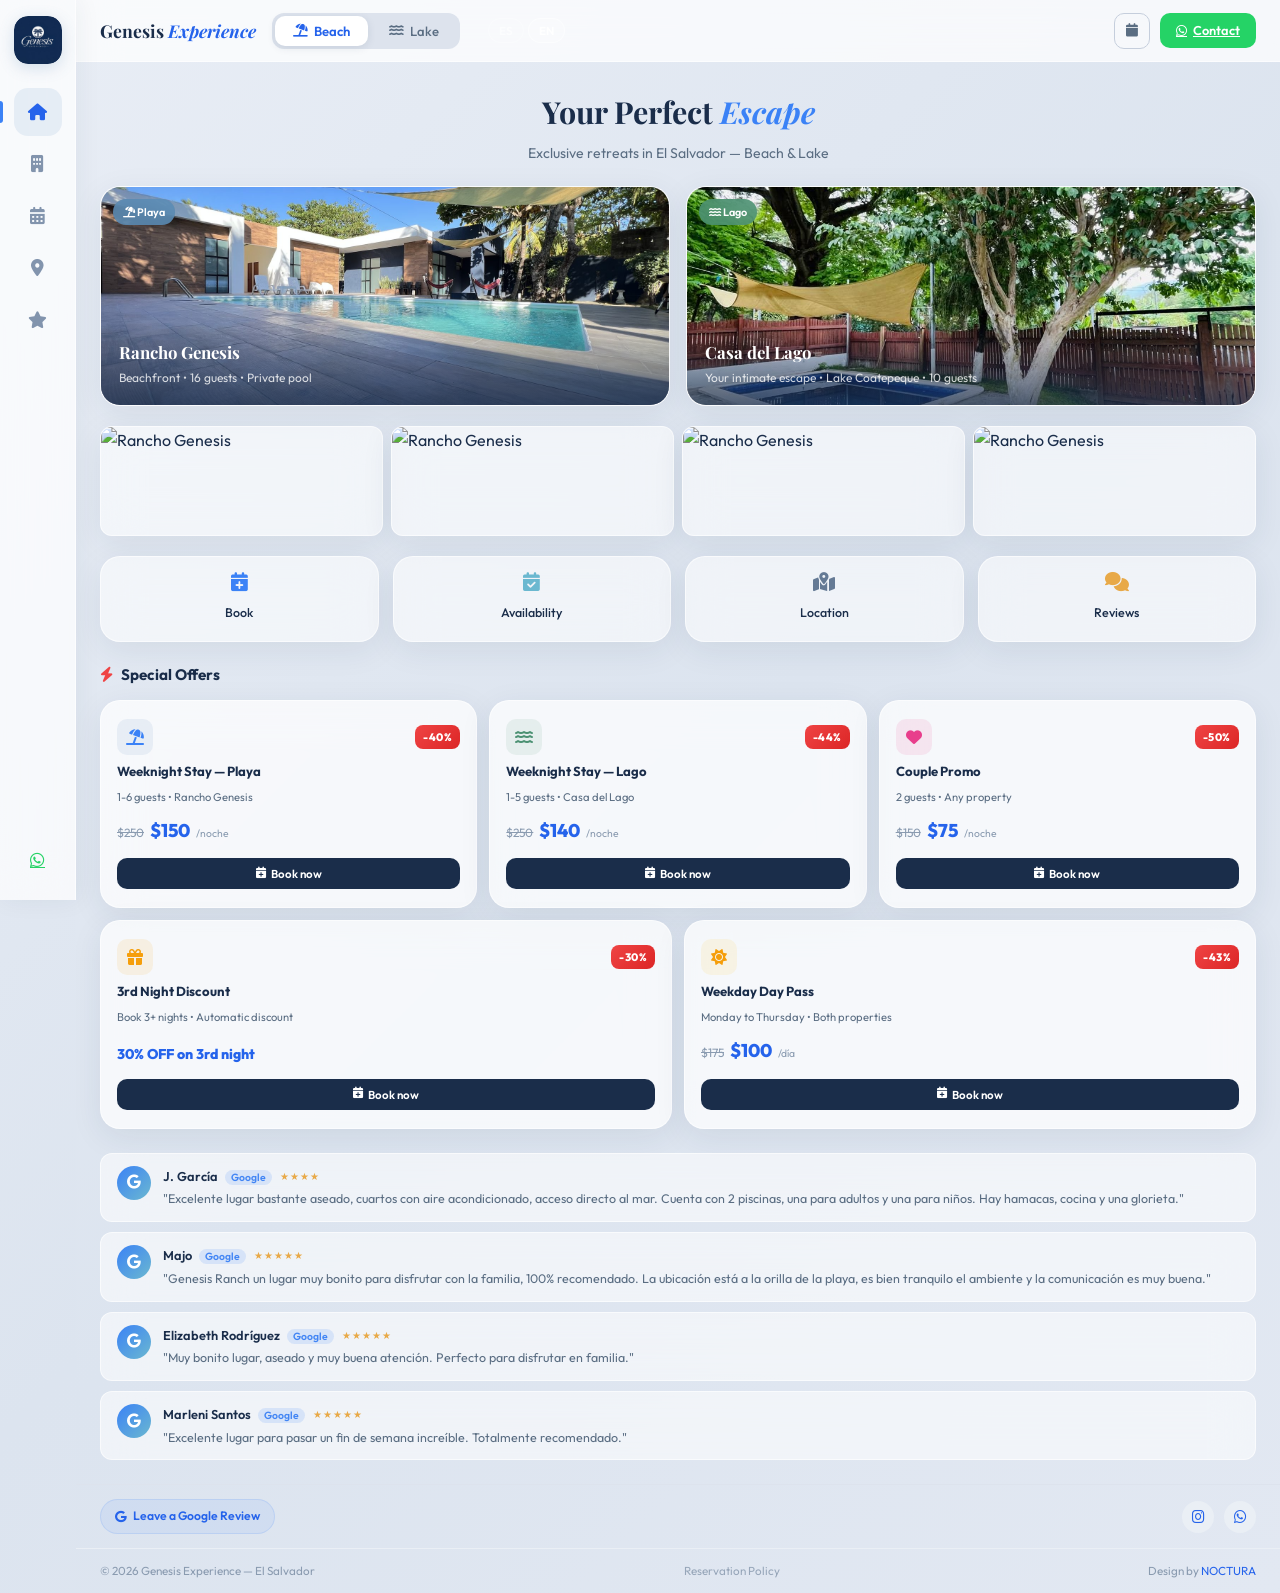
==== commit b300a172: "Test: change --accent to vibrant modern blue (#3b82f6) Visual test to verify Netlify auto-deploy pip" ====
--- a/en/index.html
+++ b/en/index.html
@@ -59,7 +59,7 @@
     <link rel="preconnect" href="https://fonts.gstatic.com" crossorigin>
     <link href="https://fonts.googleapis.com/css2?family=Outfit:wght@300;400;500;600;700;800&family=Playfair+Display:ital,wght@0,400;0,600;0,700;1,400&display=swap" rel="stylesheet">
     <link rel="stylesheet" href="https://cdnjs.cloudflare.com/ajax/libs/font-awesome/6.5.1/css/all.min.css">
-    <link rel="stylesheet" href="../css/styles.css?v=20260407e">
+    <link rel="stylesheet" href="../css/styles.css?v=20260407f">
     <!-- Structured Data: LodgingBusiness -->
     <script type="application/ld+json">
     {
@@ -724,13 +724,13 @@
     <div class="toast-msg" id="toastMsg"></div>
     <button class="toast-btn" onclick="closeToast()" data-i18n="toast.ok">Entendido</button>
 </div>
-<script src="../js/i18n.js?v=20260407e"></script>
-<script src="../js/config.js?v=20260407e"></script>
-<script src="../js/navigation.js?v=20260407e"></script>
-<script src="../js/calendar.js?v=20260407e"></script>
-<script src="../js/booking.js?v=20260407e"></script>
-<script src="../js/reviews.js?v=20260407e"></script>
-<script src="../js/lightbox.js?v=20260407e"></script>
+<script src="../js/i18n.js?v=20260407f"></script>
+<script src="../js/config.js?v=20260407f"></script>
+<script src="../js/navigation.js?v=20260407f"></script>
+<script src="../js/calendar.js?v=20260407f"></script>
+<script src="../js/booking.js?v=20260407f"></script>
+<script src="../js/reviews.js?v=20260407f"></script>
+<script src="../js/lightbox.js?v=20260407f"></script>
 <!-- Hidden form for Netlify form detection -->
 <form hidden method='post' name='encuesta-genesis'>
     <input name="form-name" type="hidden" value="encuesta-genesis">
@@ -740,6 +740,6 @@
     <input name="recomienda"><input name="volveria">
     <textarea name="lo_mejor"></textarea><textarea name="mejorar"></textarea>
 </form>
-<script src="../js/app.js?v=20260407e"></script>
+<script src="../js/app.js?v=20260407f"></script>
 </body>
 </html>
--- a/css/styles.css
+++ b/css/styles.css
@@ -9,9 +9,9 @@
             --warm-700: #4d6280;
             --warm-800: #344b6b;
             --warm-900: #1a2d4a;
-            --accent: #5b8db8;
-            --accent-light: #7ba8cc;
-            --accent-dark: #3d7199;
+            --accent: #3b82f6;
+            --accent-light: #60a5fa;
+            --accent-dark: #2563eb;
             --mint: #a8d4e2;
             --mint-dark: #6bb8d0;
             --lago: #4c9173;
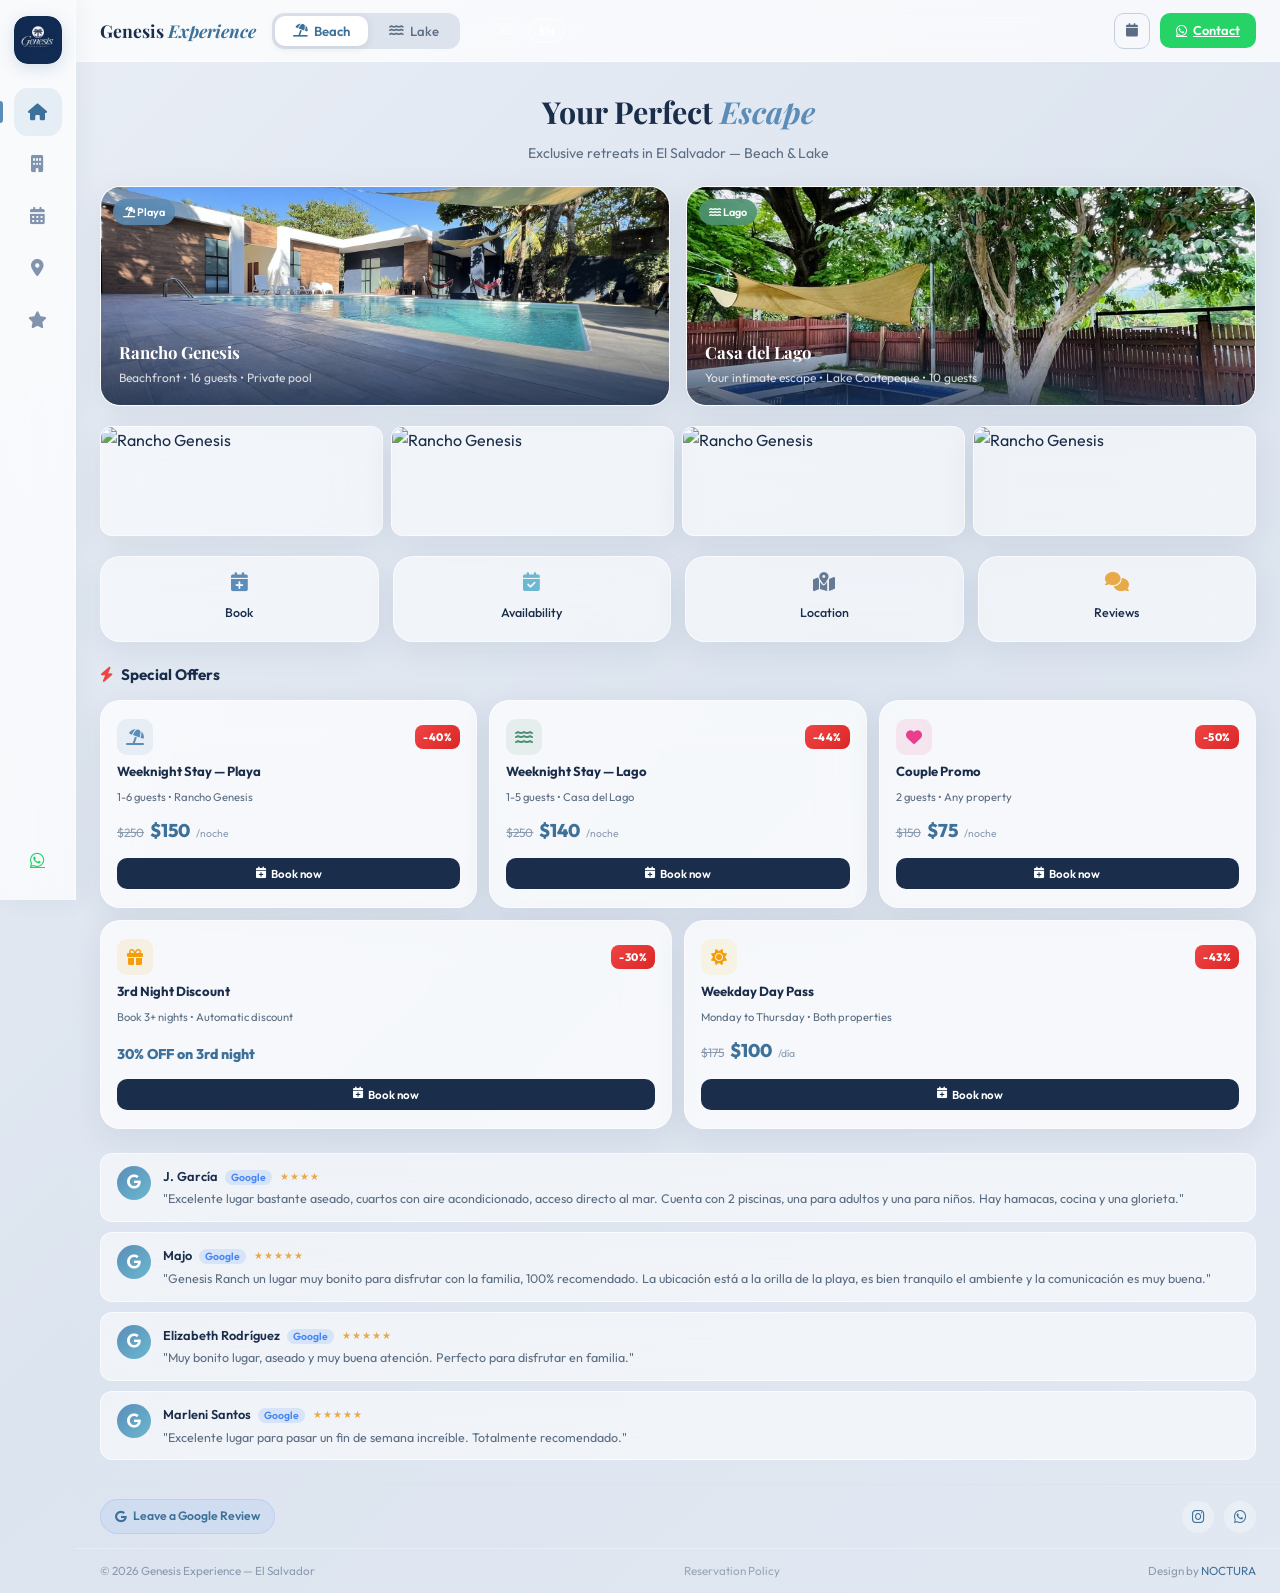
==== commit 895fd94d: "Revert color test: restore original --accent (#5b8db8)" ====
--- a/en/index.html
+++ b/en/index.html
@@ -59,7 +59,7 @@
     <link rel="preconnect" href="https://fonts.gstatic.com" crossorigin>
     <link href="https://fonts.googleapis.com/css2?family=Outfit:wght@300;400;500;600;700;800&family=Playfair+Display:ital,wght@0,400;0,600;0,700;1,400&display=swap" rel="stylesheet">
     <link rel="stylesheet" href="https://cdnjs.cloudflare.com/ajax/libs/font-awesome/6.5.1/css/all.min.css">
-    <link rel="stylesheet" href="../css/styles.css?v=20260407f">
+    <link rel="stylesheet" href="../css/styles.css?v=20260407g">
     <!-- Structured Data: LodgingBusiness -->
     <script type="application/ld+json">
     {
@@ -724,13 +724,13 @@
     <div class="toast-msg" id="toastMsg"></div>
     <button class="toast-btn" onclick="closeToast()" data-i18n="toast.ok">Entendido</button>
 </div>
-<script src="../js/i18n.js?v=20260407f"></script>
-<script src="../js/config.js?v=20260407f"></script>
-<script src="../js/navigation.js?v=20260407f"></script>
-<script src="../js/calendar.js?v=20260407f"></script>
-<script src="../js/booking.js?v=20260407f"></script>
-<script src="../js/reviews.js?v=20260407f"></script>
-<script src="../js/lightbox.js?v=20260407f"></script>
+<script src="../js/i18n.js?v=20260407g"></script>
+<script src="../js/config.js?v=20260407g"></script>
+<script src="../js/navigation.js?v=20260407g"></script>
+<script src="../js/calendar.js?v=20260407g"></script>
+<script src="../js/booking.js?v=20260407g"></script>
+<script src="../js/reviews.js?v=20260407g"></script>
+<script src="../js/lightbox.js?v=20260407g"></script>
 <!-- Hidden form for Netlify form detection -->
 <form hidden method='post' name='encuesta-genesis'>
     <input name="form-name" type="hidden" value="encuesta-genesis">
@@ -740,6 +740,6 @@
     <input name="recomienda"><input name="volveria">
     <textarea name="lo_mejor"></textarea><textarea name="mejorar"></textarea>
 </form>
-<script src="../js/app.js?v=20260407f"></script>
+<script src="../js/app.js?v=20260407g"></script>
 </body>
 </html>
--- a/css/styles.css
+++ b/css/styles.css
@@ -9,9 +9,9 @@
             --warm-700: #4d6280;
             --warm-800: #344b6b;
             --warm-900: #1a2d4a;
-            --accent: #3b82f6;
-            --accent-light: #60a5fa;
-            --accent-dark: #2563eb;
+            --accent: #5b8db8;
+            --accent-light: #7ba8cc;
+            --accent-dark: #3d7199;
             --mint: #a8d4e2;
             --mint-dark: #6bb8d0;
             --lago: #4c9173;
